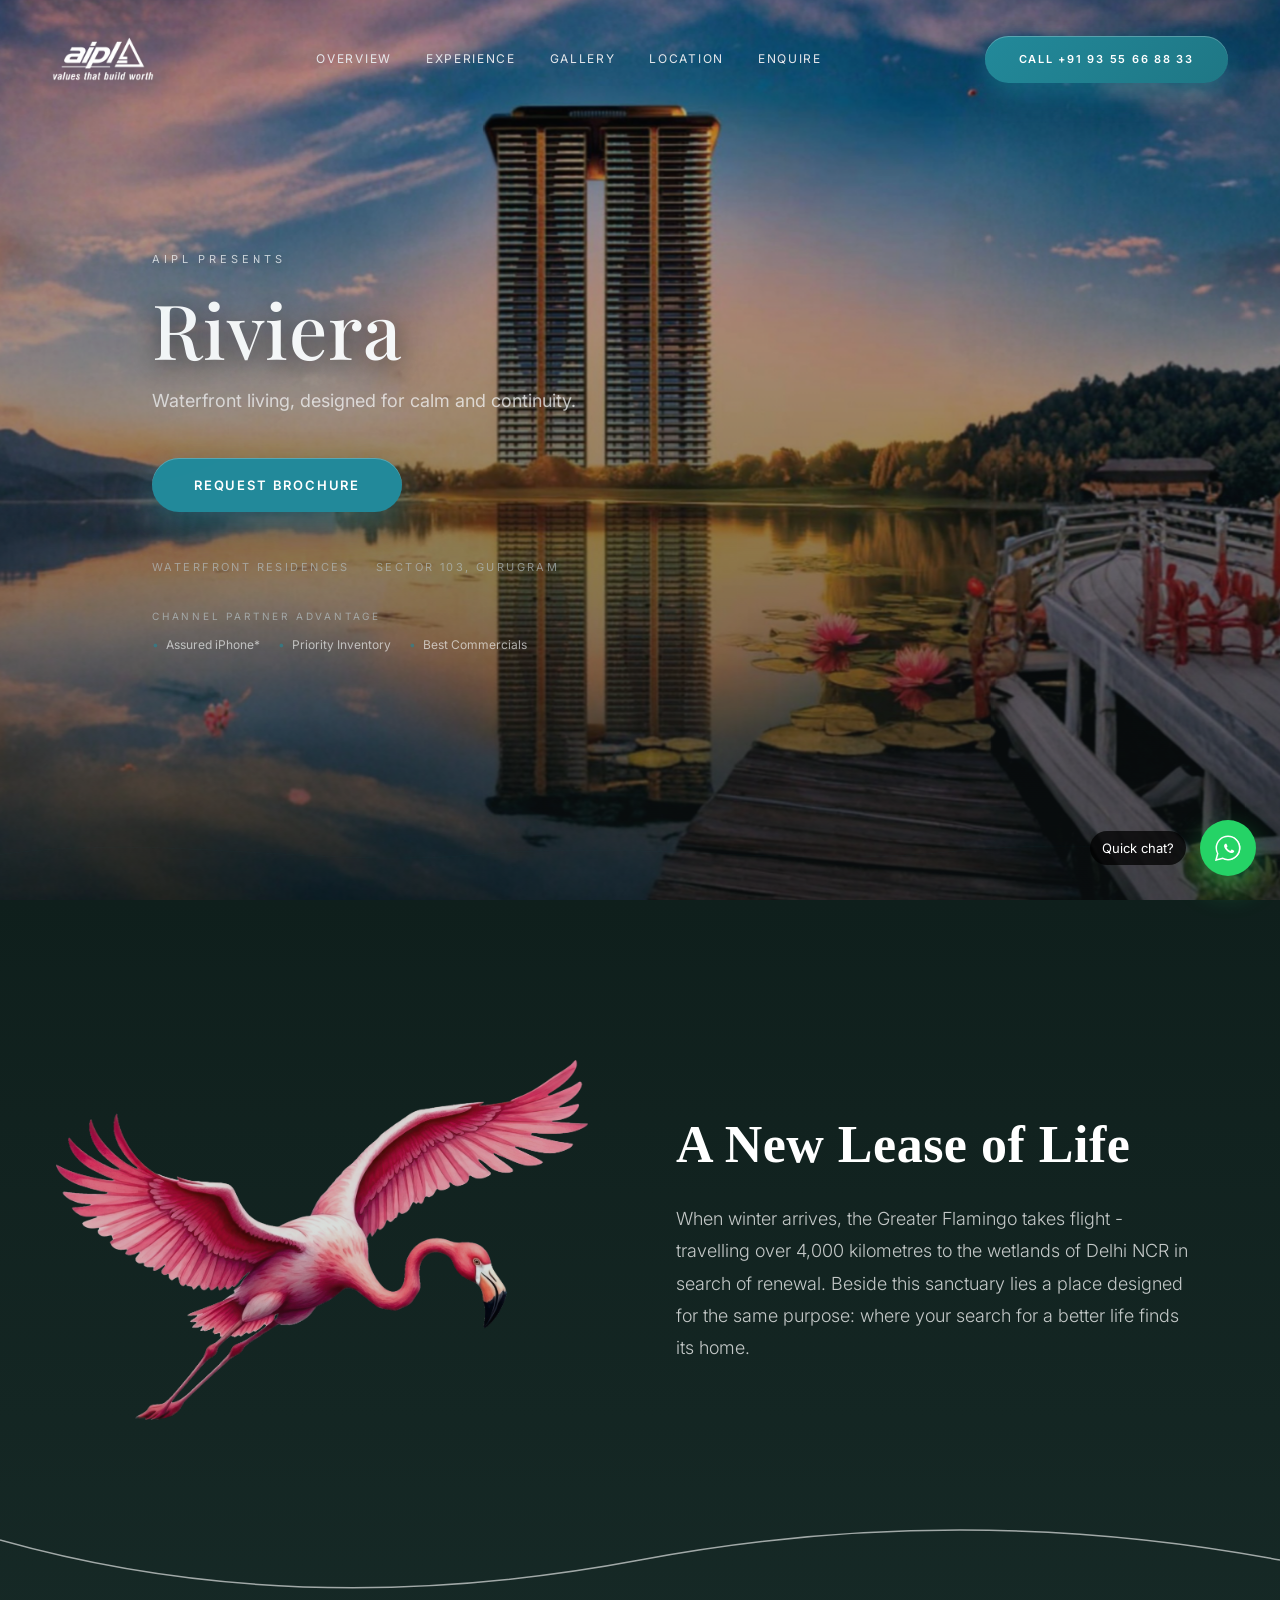
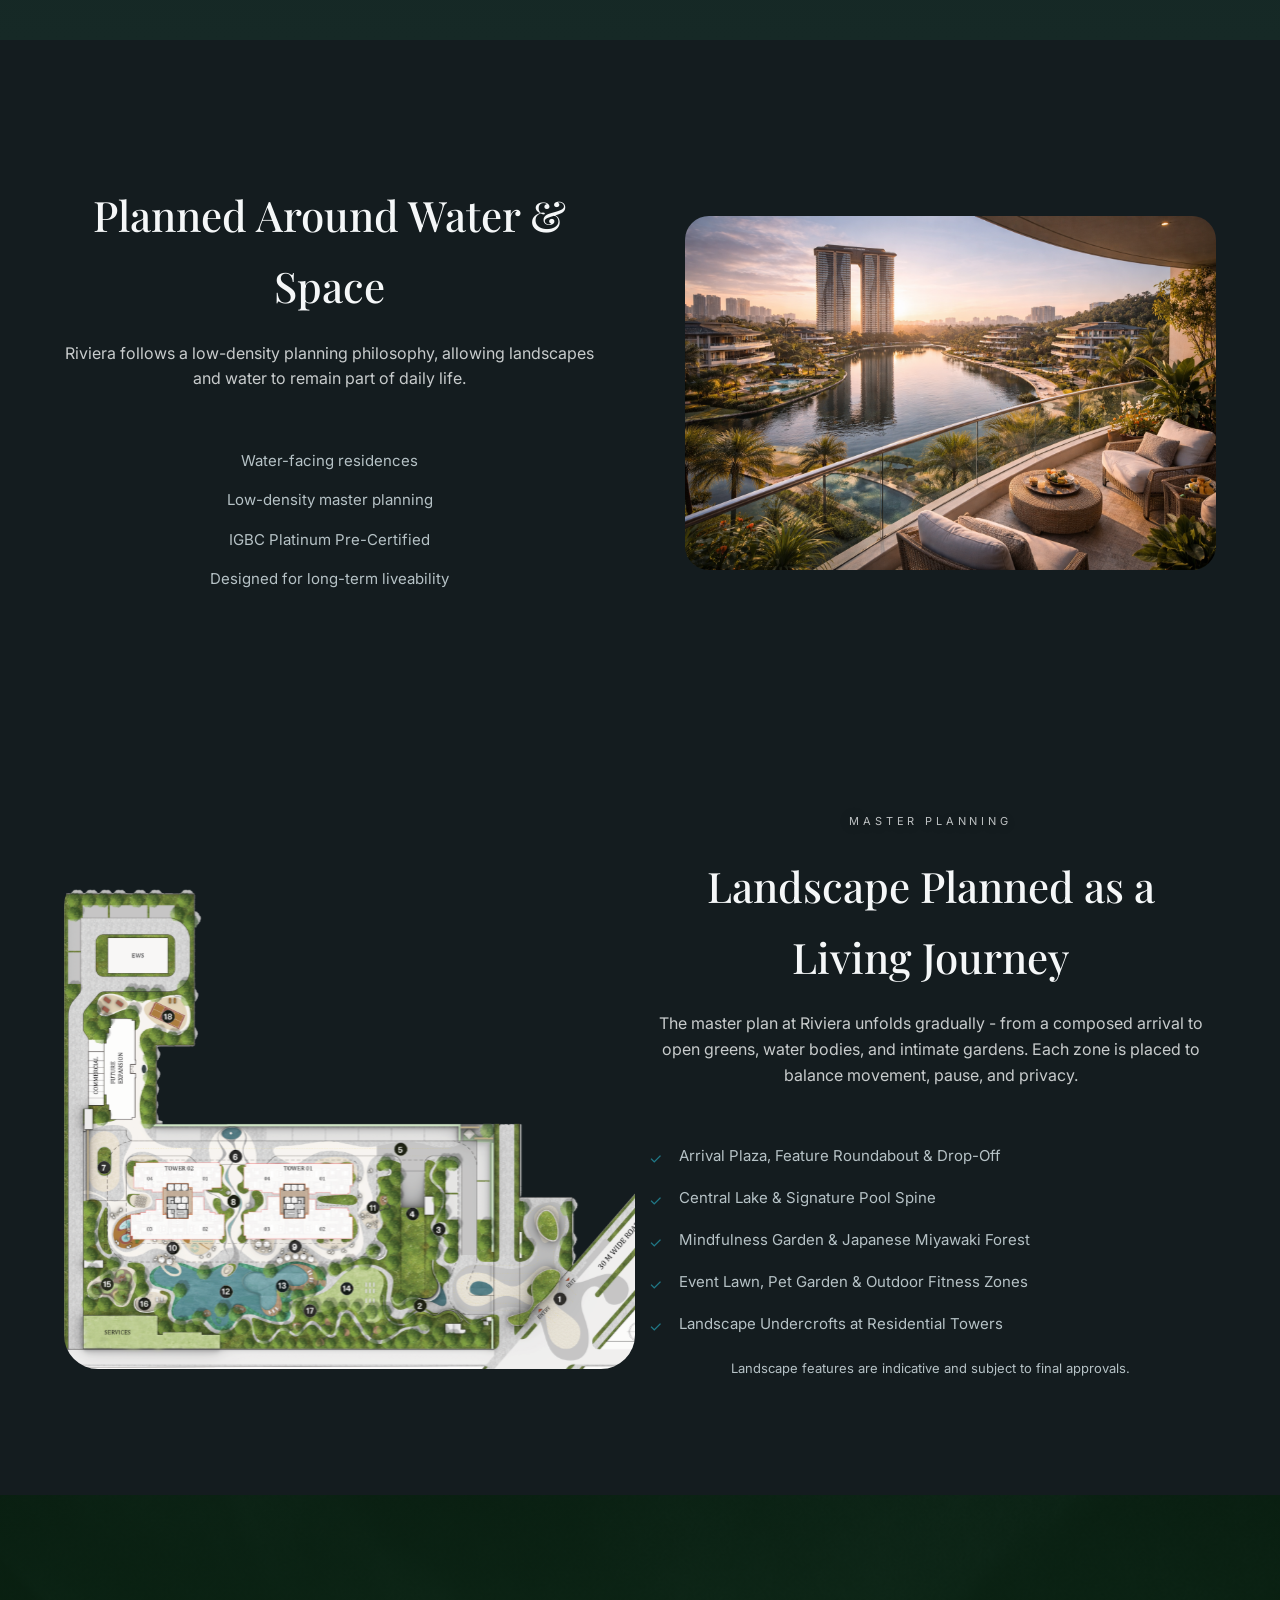
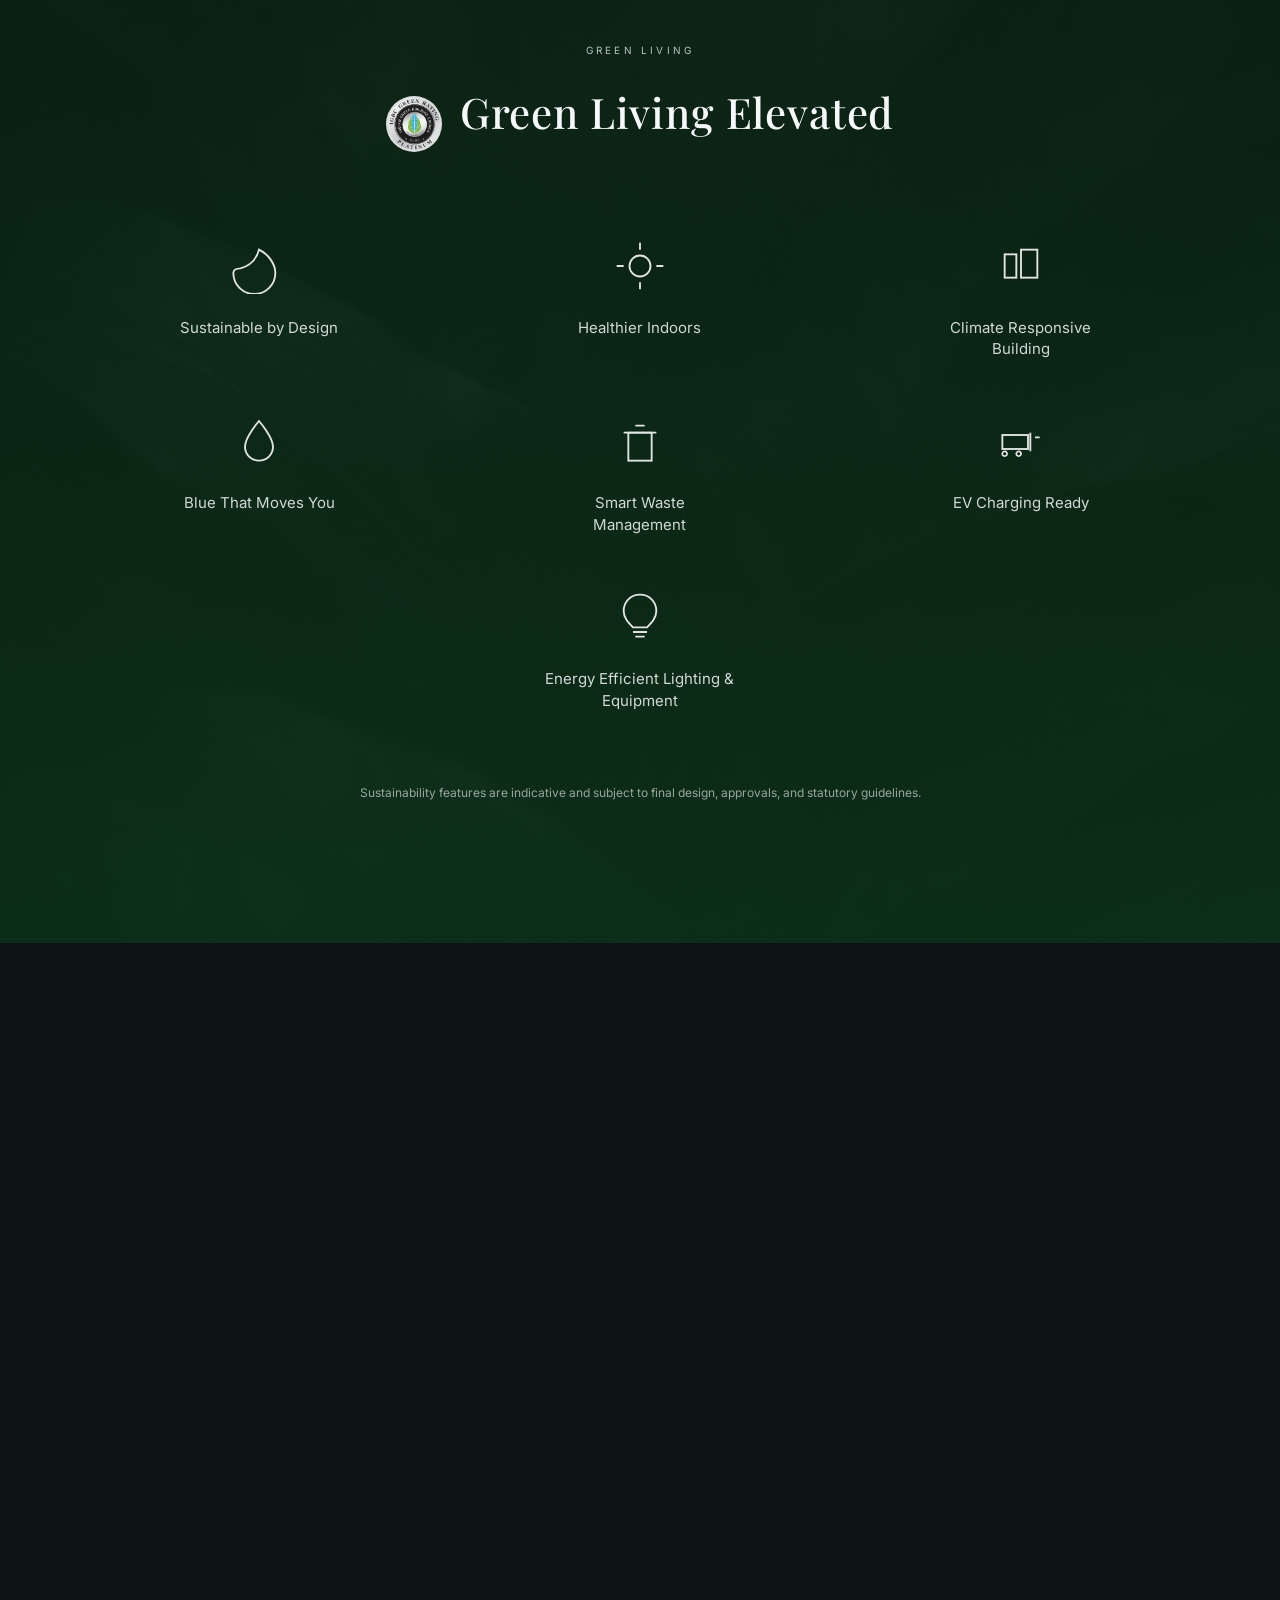
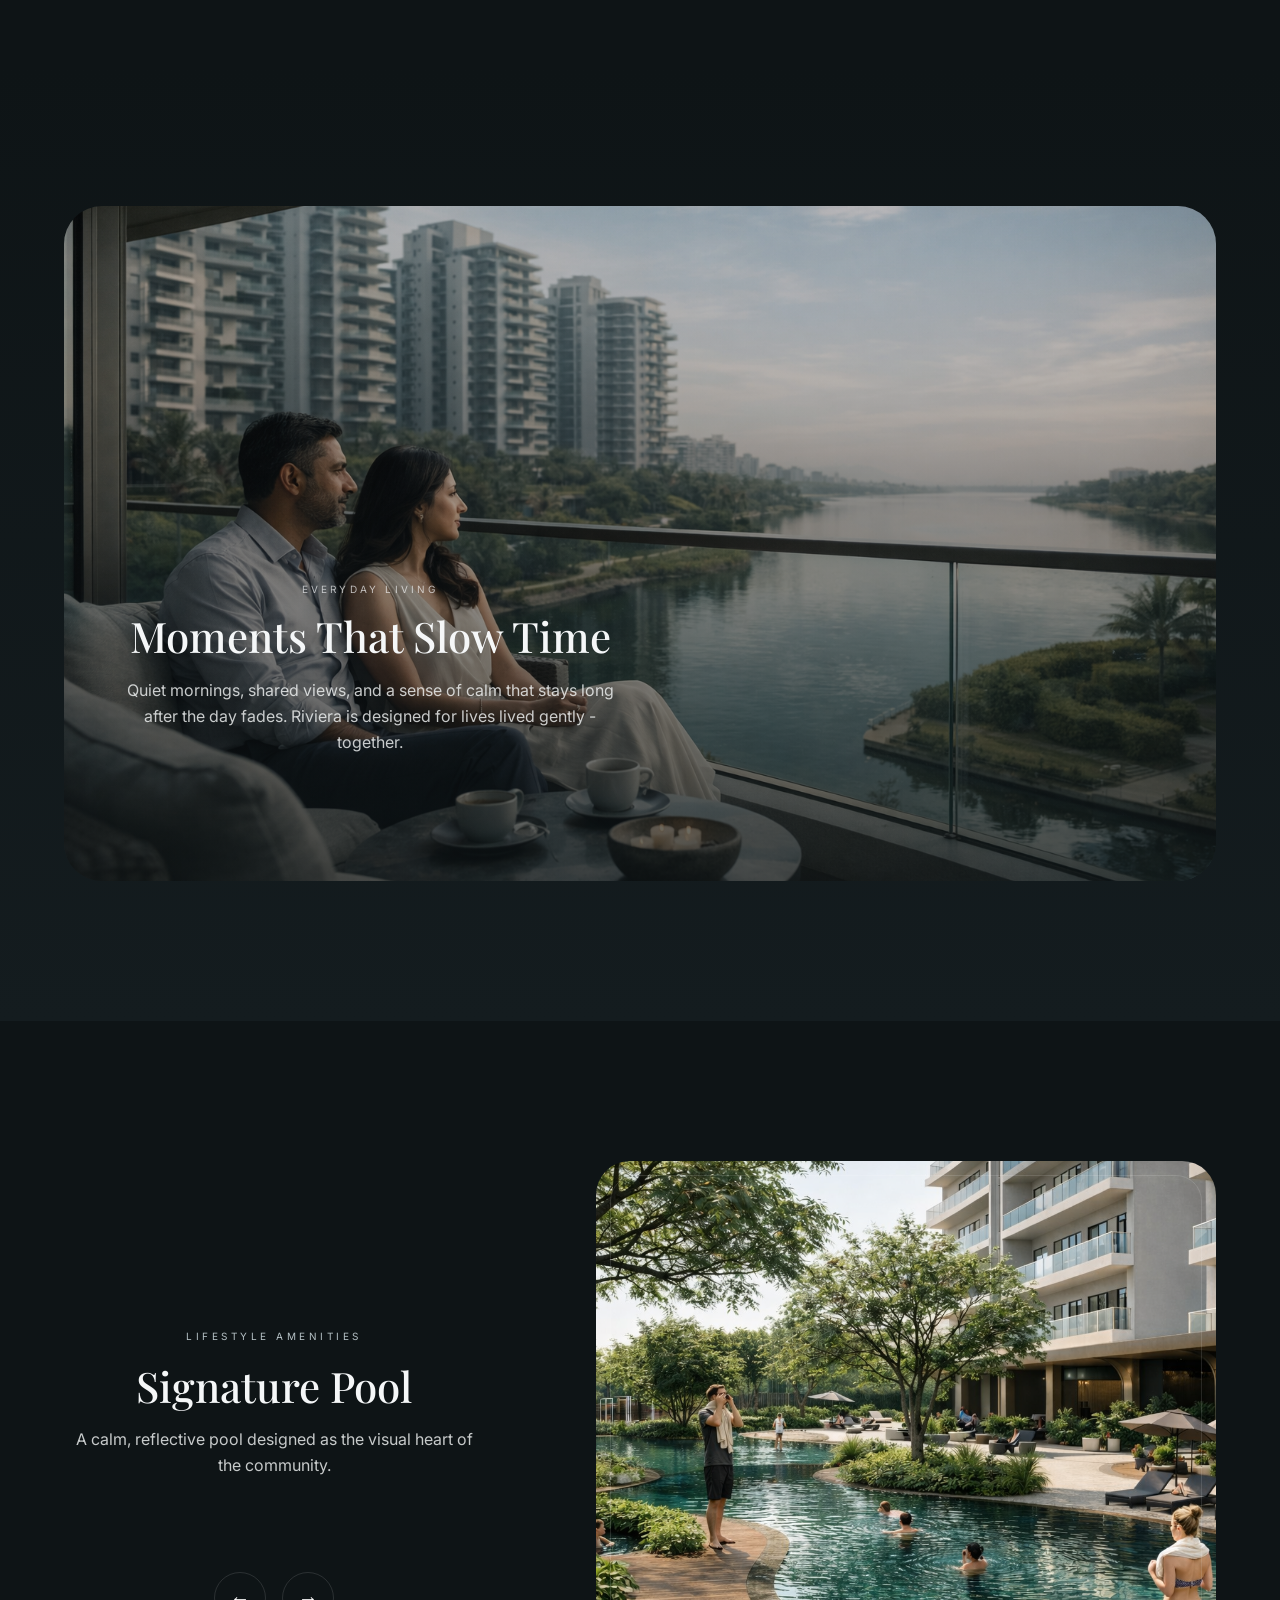
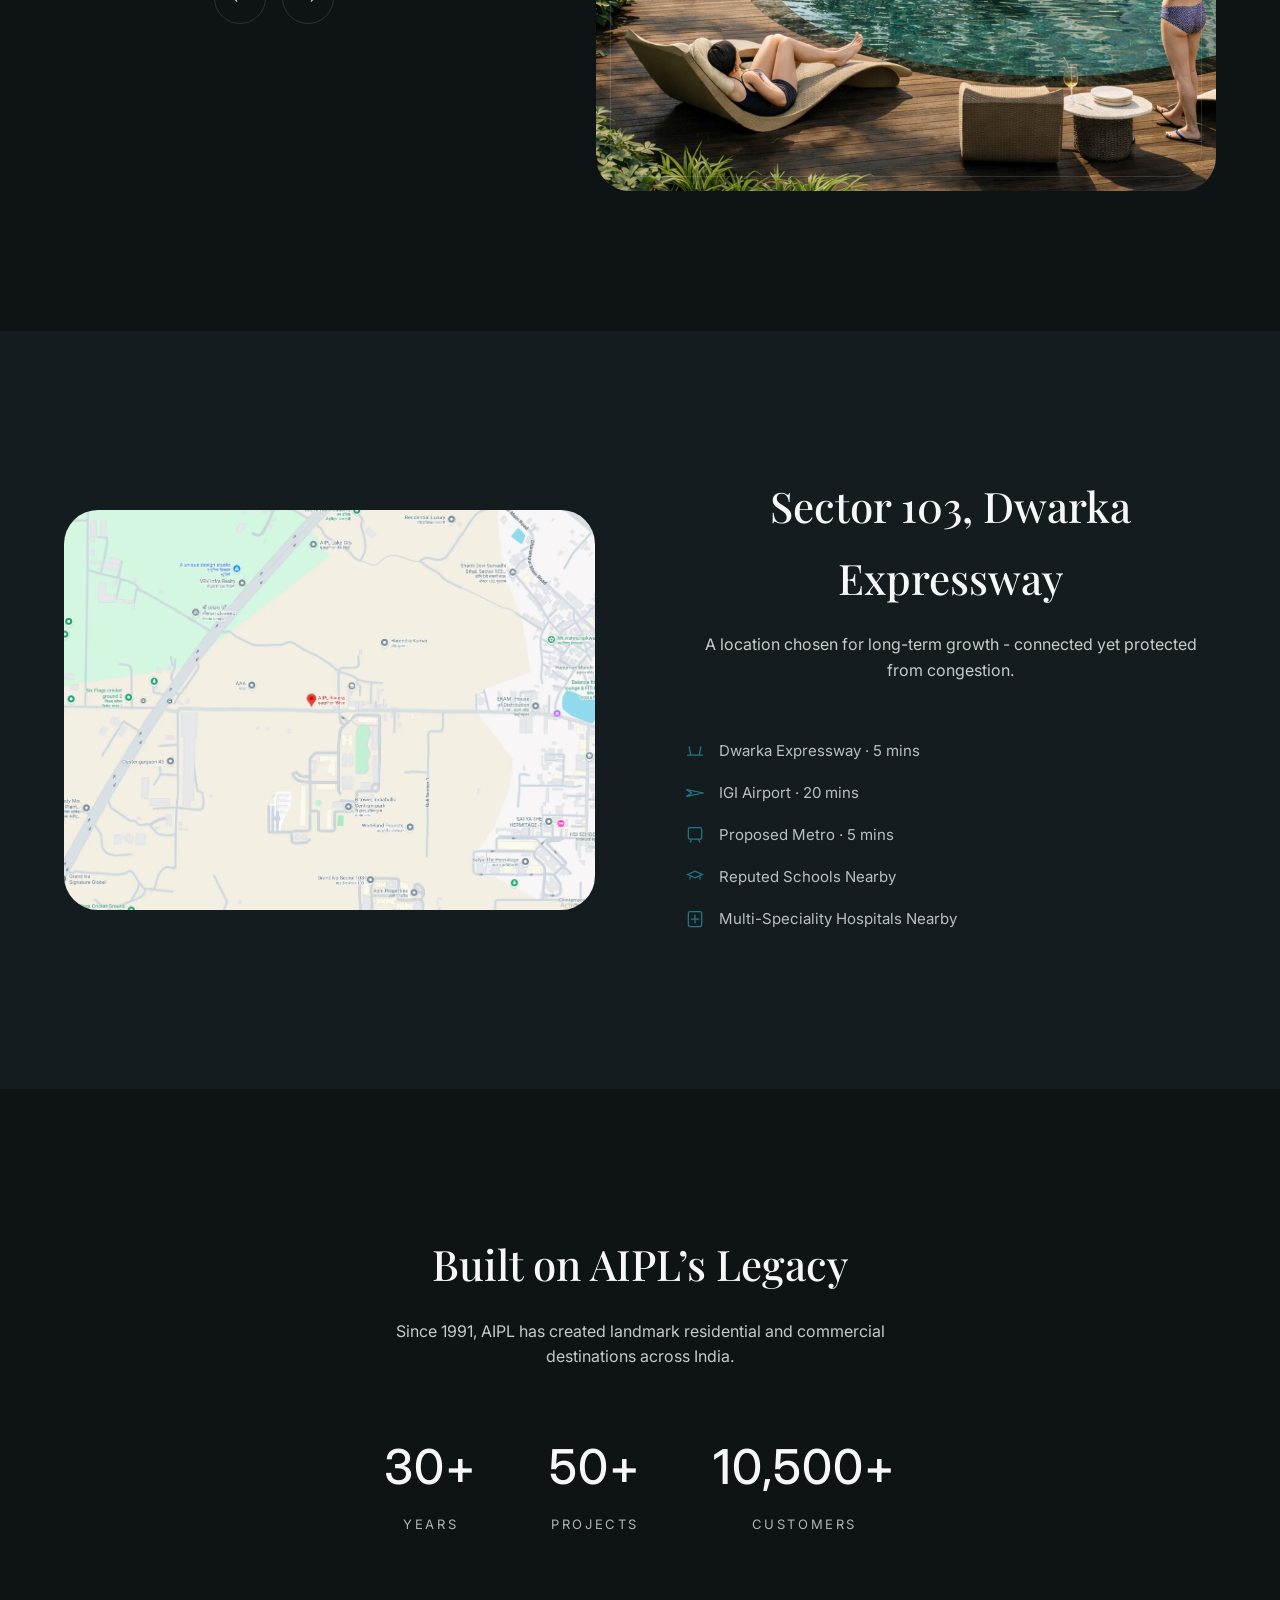
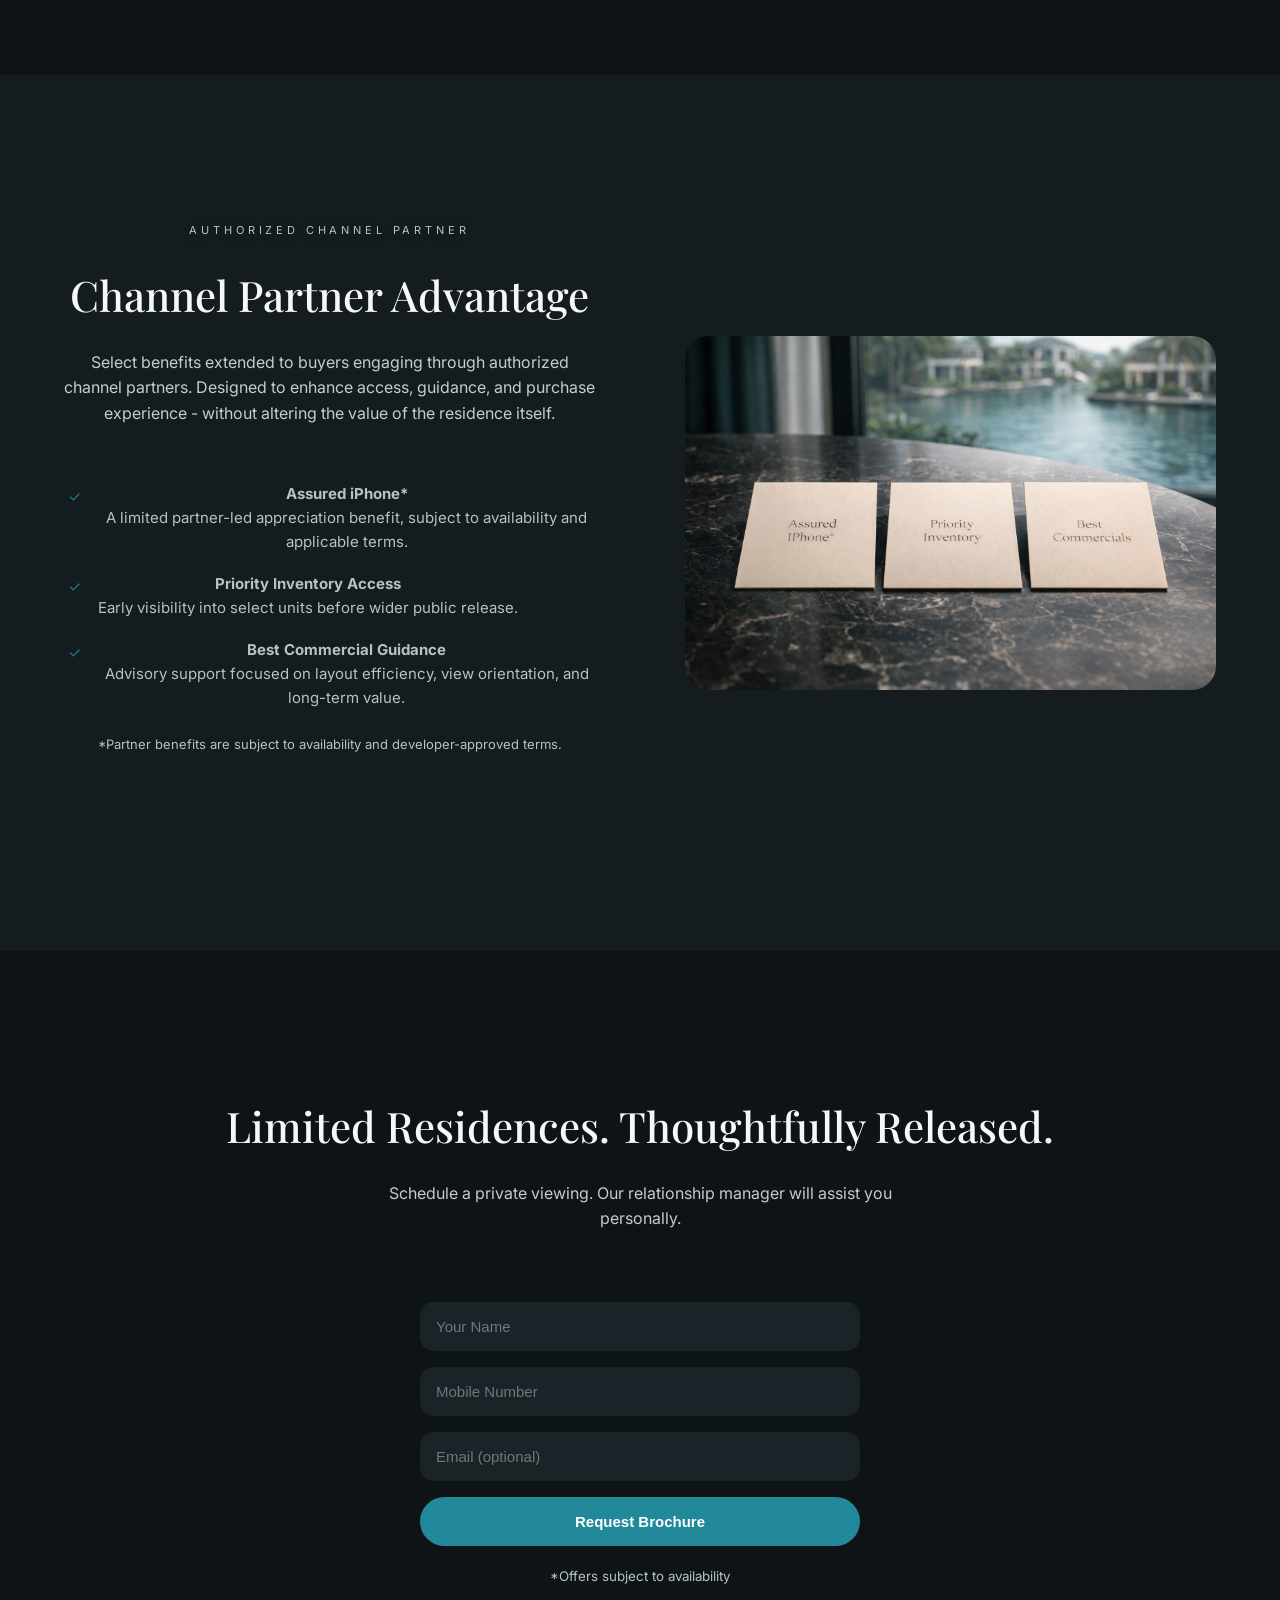
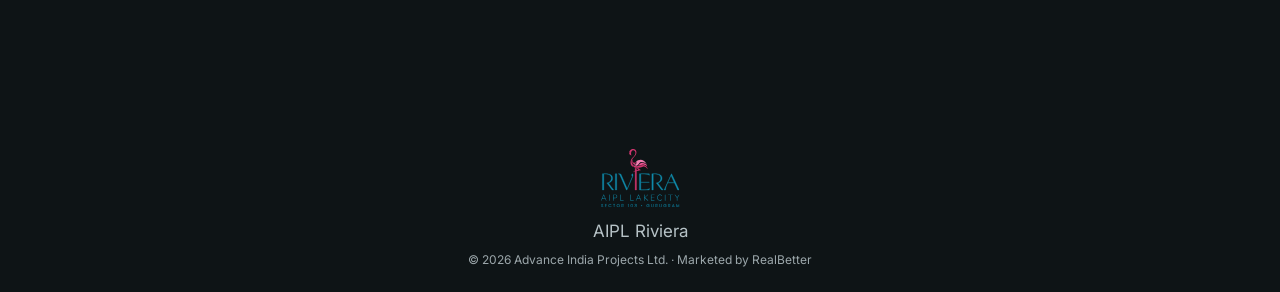
==== aipl/index.html @ 4e1c9f47 "Clean up .DS_Store and update gitignore" ====
<!DOCTYPE html>
<html lang="en">
<head>
<meta charset="UTF-8"/>
<meta name="viewport" content="width=device-width, initial-scale=1.0"/>
<title>AIPL Riviera Sector 103 Gurgaon | Waterfront Residences</title>

<link rel="icon" href="./favicon.png">

<!-- PREMIUM TYPOGRAPHY -->
<link rel="preconnect" href="https://fonts.googleapis.com">
<link rel="preconnect" href="https://fonts.gstatic.com" crossorigin>
<link href="https://fonts.googleapis.com/css2?family=Playfair+Display:wght@400;500;600&family=Inter:wght@300;400;500;600&display=swap" rel="stylesheet">

<style>
  .section.compact {
  padding: 90px 0;
}

/* =====================================================
   COLOR SYSTEM — AIPL LUXURY
===================================================== */
:root{
  --base-dark:#0E1416;
  --base-soft:#141C1F;
  --surface:#1A2428;

  --aipl-teal:#22899A;
  --aipl-teal-soft:rgba(34,137,154,.18);

  --text-primary:#F5F7F8;
  --text-muted:#B6C2C6;
}

/* =====================================================
   RESET
===================================================== */
*{box-sizing:border-box;margin:0;padding:0}
body{
  font-family:'Inter', system-ui, sans-serif;
  background:var(--base-dark);
  color:var(--text-primary);
  line-height:1.7;
}
img{max-width:100%;display:block}
a{text-decoration:none;color:inherit}

/* =====================================================
   LAYOUT
===================================================== */
.container{
  max-width:1200px;
  margin:auto;
  padding:0 24px;
}
.section{
  padding:140px 0;
}
.section.soft{
  background:var(--base-soft);
}
.center{text-align:center}

.grid-2{
  display:grid;
  grid-template-columns:1fr 1fr;
  gap:90px;
  align-items:center;
}
.grid-3{
  display:grid;
  grid-template-columns:repeat(3,1fr);
  gap:44px;
}

/* =====================================================
   HEADER (REALBETTER FRAME)
/* =========================
 /* =================================
   ROOT COLORS (ensure these exist)
================================= */

:root{
  --base-dark:#0E1416;
  --base-soft:#141C1F;
  --surface:#1A2428;

  --aipl-teal:#22899A;

  --text-primary:#F5F7F8;
  --text-muted:#B6C2C6;
}

/* =================================
   HEADER BASE
================================= */

.rb-header{
  position:fixed;
  top:18px;
  left:0;
  right:0;
  z-index:999;
  transition:all .45s cubic-bezier(.19,1,.22,1);
}

/* Transparent initial state */
.rb-header-inner{
  max-width:1240px;
  margin:auto;
  padding:18px 32px;

  display:flex;
  align-items:center;
  justify-content:space-between;

  background:transparent;
  border-radius:26px;

  transition:all .45s cubic-bezier(.19,1,.22,1);
}

/* =================================
   LOGO
================================= */

.rb-logo img{
  height:44px;
  display:block;
  transition:transform .3s ease;
}

/* =================================
   NAV (DESKTOP)
================================= */

.rb-nav{
  display:flex;
  gap:34px;
  font-size:12px;
  letter-spacing:.14em;
  text-transform:uppercase;
  color:#E5E7EB;
}

.rb-nav a{
  position:relative;
  padding:6px 0;
}

.rb-nav a::after{
  content:"";
  position:absolute;
  left:0;
  bottom:-6px;
  width:0;
  height:1px;
  background:var(--aipl-teal);
  transition:width .35s ease;
}

.rb-nav a:hover{
  color:var(--text-primary);
}

.rb-nav a:hover::after{
  width:100%;
}

/* =================================
   CTA BUTTON
================================= */

.rb-cta{
  padding:14px 34px;
  background:linear-gradient(
    135deg,
    #22899A,
    #1F7785
  );
  color:#fff;

  border-radius:999px;
  font-size:11px;
  letter-spacing:.16em;
  text-transform:uppercase;
  font-weight:600;

  box-shadow:
    0 12px 26px rgba(34,137,154,.45),
    inset 0 1px 0 rgba(255,255,255,.25);

  transition:all .35s cubic-bezier(.19,1,.22,1);
}

.rb-cta:hover{
  transform:translateY(-2px);
  box-shadow:
    0 20px 42px rgba(34,137,154,.55),
    inset 0 1px 0 rgba(255,255,255,.35);
}

/* =================================
   SCROLLED STATE
================================= */

.rb-header.scrolled .rb-header-inner{
  background:
    linear-gradient(
      to bottom,
      rgba(20,28,31,.88),
      rgba(14,20,22,.94)
    );

  backdrop-filter:blur(18px);
  -webkit-backdrop-filter:blur(18px);

  box-shadow:
    0 20px 50px rgba(0,0,0,.45),
    inset 0 1px 0 rgba(255,255,255,.04);

  padding:14px 28px;
}

.rb-header.scrolled .rb-nav{
  color:var(--text-muted);
}

/* =================================
   MOBILE LOGIC (IMPORTANT)
================================= */

@media (max-width:768px){

  /* Hide menu on mobile */
  .rb-nav{
    display:none;
  }

  .rb-header{
    top:12px;
  }

  .rb-header-inner{
    padding:14px 18px;
    min-height:56px;
    border-radius:18px;
  }

  .rb-logo img{
    height:34px;
  }

  .rb-cta{
    padding:10px 18px;
    font-size:10px;
    letter-spacing:.12em;
    box-shadow:0 6px 14px rgba(34,137,154,.35);
  }
}

/* =====================================================
   HERO (CINEMATIC — PREMIUM)
===================================================== */

.hero{
  min-height:100vh;
  display:flex;
  align-items:center;
  justify-content:flex-start;
  position:relative;
  overflow:hidden;
}

/* =====================================================
   HERO BACKGROUND
===================================================== */

.hero::before{
  content:"";
  position:absolute;
  inset:0;
  background:
    linear-gradient(
      to bottom,
      rgba(14,20,22,.18),
      rgba(14,20,22,.65)
    ),
    url('./images/hero.jpg') center / cover no-repeat;

  transform:scale(1.04);
  will-change:transform;
  z-index:-1;
}

/* =====================================================
   HERO CONTENT (EDITORIAL LEFT COLUMN)
===================================================== */

.hero-content{
  position:relative;
  max-width:640px;
  margin-left:clamp(6vw, 10vw, 14vw);
  margin-right:auto;
  z-index:2;
}

/* subtle ambient accent */
.hero-content::after{
  content:"";
  position:absolute;
  top:-100px;
  left:-120px;
  width:180px;
  height:180px;
  background:var(--aipl-teal-soft);
  filter:blur(120px);
  border-radius:50%;
  opacity:.6;
  pointer-events:none;
}

/* =====================================================
   EYEBROW (FIXED VISIBILITY)
===================================================== */

.eyebrow{
  display:inline-block;
  font-size:11px;
  letter-spacing:.35em;
  text-transform:uppercase;

  color:var(--text-primary);
  opacity:.75;

  text-shadow:
    0 2px 10px rgba(0,0,0,.45),
    0 0 24px rgba(0,0,0,.35);

  margin-bottom:20px;
}

/* =====================================================
   TYPOGRAPHY
===================================================== */

.hero h1{
  font-family:'Playfair Display', serif;
  font-size:76px;
  font-weight:500;
  line-height:1.05;
  margin-bottom:18px;
  color:var(--text-primary);
  letter-spacing:.01em;

  text-shadow:
    0 0 40px rgba(0,0,0,.45),
    0 8px 24px rgba(0,0,0,.35);
}

.hero-subtext{
  font-size:18px;
  line-height:1.6;
  max-width:520px;
  color:rgba(245,247,248,.72);
  margin-bottom:42px;
}

/* =====================================================
   CTA (CONFIDENT, CALM)
===================================================== */

.btn-primary{
  display:inline-block;
  padding:16px 42px;
  border-radius:999px;
  background:var(--aipl-teal);
  color:#fff;
  font-size:13px;
  letter-spacing:.14em;
  text-transform:uppercase;
  font-weight:600;

  box-shadow:
    0 14px 36px rgba(34,137,154,.45),
    inset 0 1px 0 rgba(255,255,255,.25);

  transition:all .4s cubic-bezier(.19,1,.22,1);
}

.btn-primary:hover{
  transform:translateY(-2px);
  box-shadow:
    0 20px 48px rgba(34,137,154,.55);
}

/* =====================================================
   QUIET META (ARCHITECTURAL CAPTION)
===================================================== */

.hero-meta{
  display:flex;
  gap:26px;
  margin-top:46px;
  font-size:11px;
  letter-spacing:.22em;
  text-transform:uppercase;
  color:rgba(182,194,198,.65);
}

/* =====================================================
   HERO FLOW (ATMOSPHERIC)
===================================================== */

.hero-flow{
  position:absolute;
  bottom:0;
  left:0;
  width:100%;
  pointer-events:none;
}

.hero-flow svg{
  width:100%;
  height:120px;
  stroke:var(--aipl-teal);
  stroke-width:.8;
  opacity:.06;
  fill:none;
}

/* =====================================================
   MOBILE — SAME ALIGNMENT, TIGHTER
===================================================== */

@media(max-width:768px){
  .hero-content{
    margin-left:24px;
    margin-right:24px;
  }

  .hero h1{
    font-size:48px;
  }

  .hero-subtext{
    font-size:16px;
  }

  .hero-meta{
    gap:18px;
  }
}
/* =====================================================
   AGENT ADVANTAGE (QUIET, INSIDER)
===================================================== */

.hero-agent{
  margin-top:32px;
  max-width:520px;
}

.agent-label{
  display:block;
  font-size:10px;
  letter-spacing:.28em;
  text-transform:uppercase;
  color:var(--text-muted);
  margin-bottom:10px;
  opacity:.7;
}

.agent-offers{
  display:flex;
  flex-wrap:wrap;
  gap:18px;
  font-size:12px;
  color:rgba(245,247,248,.65);
}

.agent-offers span{
  position:relative;
  padding-left:14px;
}

.agent-offers span::before{
  content:"•";
  position:absolute;
  left:0;
  color:var(--aipl-teal);
  opacity:.6;
}


/* =====================================================
   MOTION
===================================================== */

@media (prefers-reduced-motion: no-preference){
  .hero::before{
    animation:contourDrift 60s linear infinite alternate;
  }

  @keyframes contourDrift{
    from{ background-position:center top; }
    to{ background-position:center bottom; }
  }
}

/* =====================================================
   MOBILE — LEFT ALIGNED (NO CENTERING)
===================================================== */

@media(max-width:768px){
  .hero{
    justify-content:flex-start;
  }

  .hero-content{
    margin-left:24px;
    margin-right:24px;
  }

  .hero-offers{
    justify-content:flex-start;
  }

  .hero h1{
    font-size:48px;
    text-shadow:
      0 0 30px rgba(0,0,0,.5),
      0 6px 18px rgba(0,0,0,.4);
  }

  .hero p{
    font-size:17px;
    color:rgba(245,247,248,.75);
  }
}


/* =====================================================
   MOTION
===================================================== */
.reveal{
  opacity:0;
  transform:translateY(40px);
  transition:all .9s cubic-bezier(.19,1,.22,1);
}
.reveal.visible{
  opacity:1;
  transform:none;
}

/* =====================================================
   TYPOGRAPHY
===================================================== */
h2{
  font-family:'Playfair Display', serif;
  font-size:46px;
  font-weight:500;
  margin-bottom:22px;
}
h3{
  font-family:'Playfair Display', serif;
  font-size:22px;
  font-weight:500;
}
p{
  font-size:17px;
  color:var(--text-muted);
}


/* =====================================================
   STATEMENT — THEME CORRECTED (DARK LUXURY)
===================================================== */
@import url('https://fonts.googleapis.com/css2?family=Cormorant+Garamond:wght@500;600;700&family=Inter:wght@300;400&display=swap');

/* SECTION */
.statement{
  position:relative;
  padding:160px 24px 220px;
  overflow:hidden;
  background:linear-gradient(180deg,#0f1f1c,#162926);
}

/* LAYOUT */
.statement-inner{
  max-width:1200px;
  margin:auto;
  display:flex;
  align-items:center;
  gap:72px;
  flex-direction:row; /* image left, text right */
}

/* IMAGE */
.statement-image{
  flex: 1;
  width: 100%;
  min-height: 360px;
  background-image: url("images/bird.png");
  background-repeat: no-repeat;
  background-position: center;
  background-size: contain;
  opacity: 0.85;

  transition: transform 0.3s ease, opacity 0.3s ease;
  cursor: pointer;
}

.statement-image:hover{
  transform: scale(1.08);
  opacity: 1;
}

/* TEXT */
.statement-content{
  flex:1;
}

.statement-heading{
  font-family:'Cormorant Garamond', serif;
  font-size:52px;
  font-weight:600;
  margin-bottom:28px;
  color:#ffffff;
  letter-spacing:0.5px;
  line-height:1.15;
}

.statement-text{
  font-family:'Inter', sans-serif;
  font-size:18px;
  line-height:1.8;
  font-weight:300;
  color:rgba(255,255,255,0.75);
  max-width:520px;
}

/* CURVED LINE */
.statement-curve{
  position:absolute;
  bottom:40px;
  left:0;
  width:100%;
  height:120px;
  pointer-events:none;
}

.statement-curve svg{
  width:100%;
  height:100%;
}

/* MOBILE */
@media (max-width:768px){
  .statement{
    padding:110px 20px 180px;
  }

  .statement-inner{
    flex-direction:column;
    text-align:center;
    gap:40px;
  }

  .statement-image{
    min-height:240px;
  }

  .statement-heading{
    font-size:38px;
  }

  .statement-text{
    margin:auto;
  }
}



/* =====================================================
   IMAGE CARD
===================================================== */

.image-card {
  position: relative;
  overflow: hidden;
  border-radius: 24px;
}
.image-card img {
  width: 100%;
  height: auto;
  display: block;
  object-fit: cover;
  transition: transform 0.6s ease, filter 0.6s ease;
}

/* Hover effect (desktop & laptops) */
@media (hover: hover) {
  .image-card:hover img {
    transform: scale(1.08);
    filter: brightness(1.05) contrast(1.05);
  }
}


.image-card::after {
  content: "";
  position: absolute;
  inset: 0;
  background: linear-gradient(
    to bottom,
    rgba(0,0,0,0.05),
    rgba(0,0,0,0.2)
  );
  opacity: 0;
  transition: opacity 0.5s ease;
}

@media (hover: hover) {
  .image-card:hover::after {
    opacity: 1;
  }
}
.image-card:active img {
  transform: scale(1.05);
}

/* =====================================================
   LIST
===================================================== */
.lux-list{
  list-style:none;
  margin-top:28px;
}
.lux-list li{
  margin-bottom:14px;
  font-size:15px;
  color:var(--text-muted);
}

/* =========================================
   FORCE LEFT / RIGHT LAYOUT (BULLETPROOF)
========================================= */

#layout-plan .grid-2 {
  display: grid;
  grid-template-columns: 1fr 1fr;
  align-items: center;
  gap: 10px;
}

/* Default order */
#layout-plan .image-card {
  order: 1;
}

#layout-plan .layout-content {
  order: 2;
}

/* Swap left/right */
#layout-plan.reverse .image-card {
  order: 2;
}

#layout-plan.reverse .layout-content {
  order: 1;
}

/* =========================================
   Mobile
========================================= */
@media (max-width: 900px) {
  #layout-plan .grid-2 {
    grid-template-columns: 1fr;
  }

  /* Content first on mobile */
  #layout-plan .layout-content {
    order: 1;
    max-width: 100%;
  }

  /* Image after content on mobile */
  #layout-plan .image-card {
    order: 2;
    margin-top: 40px;
  }
}


/* =========================================
   Zoomable Image Container
========================================= */
.image-card {
  position: relative;
  overflow: hidden;
  cursor: grab;
}

/* Image */
.zoomable-image {
  width: 100%;
  height: auto;
  transform-origin: center;
  transition: transform 0.25s ease;
  user-select: none;
  pointer-events: all;
}

/* Zoomed state */
.image-card.is-zoomed .zoomable-image {
  cursor: grab;
}

/* While dragging */
.image-card.is-dragging {
  cursor: grabbing;
}
/* =========================================
   Fix excessive vertical padding
========================================= */
#layout-plan {
  padding-top: 60px;
  padding-bottom: 60px;
}

/* =====================================================
   GREEN LIVING — AIPL RIVIERA (FINAL FIXED)
   Matches global typography, spacing & luxury tone
===================================================== */

.green-living {
  position: relative;
  padding: 140px 24px;
  background: url("./images/leaf-bg.png") center / cover no-repeat;
  color: var(--text-primary);
  overflow: hidden;
}

/* Controlled botanical overlay (quiet luxury) */
.green-overlay {
  position: absolute;
  inset: 0;
  z-index: 1;
  pointer-events: none;

  background:
    linear-gradient(
      rgba(9, 33, 17, 0.88),
      rgba(12, 48, 24, 0.92)
    ),
    radial-gradient(
      circle at 30% 20%,
      rgba(20, 28, 31, 0.25),
      transparent 60%
    );
}

/* Container */
.green-container {
  position: relative;
  z-index: 2;
  max-width: 1100px;
  margin: 0 auto;
  text-align: center;
}

/* Eyebrow — matches site-wide eyebrow language */
.green-eyebrow {
  display: inline-block;
  font-size: 10px;
  letter-spacing: .32em;
  text-transform: uppercase;
  color: rgba(245,247,248,.75);
  margin-bottom: 18px;
}

/* Title row */
.green-title {
  display: flex;
  align-items: center;
  justify-content: center;
  gap: 18px;
  margin-bottom: 68px;
}

.green-title h2 {
  font-family: 'Playfair Display', serif;
  font-size: 42px;
  font-weight: 500;
  letter-spacing: .02em;
  color: var(--text-primary);
}

/* IGBC / emblem */
.green-emblem {
  width: 56px;
  height: auto;
  opacity: .95;
}

/* Grid layout */
.green-grid {
  display: grid;
  grid-template-columns: repeat(3, 1fr);
  gap: 54px 42px;
  justify-items: center;
}

/* Individual item */
.green-item {
  max-width: 220px;
  transition: transform .45s cubic-bezier(.19,1,.22,1);
}

/* Icon styling (inline SVG) */
.green-icon {
  width: 56px;
  height: 56px;
  color: #ffffff;
  opacity: .88;
  transition:
    opacity .35s ease,
    transform .45s cubic-bezier(.19,1,.22,1);
}

/* Label */
.green-item p {
  margin-top: 14px;
  font-size: 15px;
  line-height: 1.45;
  color: rgba(245,247,248,.85);
}

/* Centered final item */
.green-item.wide {
  grid-column: span 3;
}

/* Micro-interaction (desktop only) */
@media (hover:hover) {
  .green-item:hover .green-icon {
    opacity: 1;
    transform: translateY(-3px);
  }
}

/* Footnote */
.green-note {
  margin-top: 72px;
  font-size: 12px;
  color: rgba(245,247,248,.6);
  max-width: 680px;
  margin-left: auto;
  margin-right: auto;
  line-height: 1.6;
}

/* =====================================================
   RESPONSIVE
===================================================== */

@media (max-width: 900px) {
  .green-grid {
    grid-template-columns: repeat(2, 1fr);
    gap: 48px 34px;
  }

  .green-item.wide {
    grid-column: span 2;
  }

  .green-title h2 {
    font-size: 36px;
  }
}

@media (max-width: 520px) {
  .green-living {
    padding: 110px 20px;
  }

  .green-grid {
    grid-template-columns: 1fr;
    gap: 44px;
  }

  .green-item.wide {
    grid-column: span 1;
  }

  .green-title {
    flex-direction: column;
    gap: 14px;
  }

  .green-title h2 {
    font-size: 32px;
  }
}

/* =====================================================
   LIFESTYLE SECTION — COUPLE (PREMIUM)
===================================================== */

.lifestyle{
  padding:160px 0;
  background:linear-gradient(
    to bottom,
    var(--base-dark),
    var(--base-soft)
  );
}

.lifestyle-wrap{
  position:relative;
}

/* IMAGE */
.lifestyle-image{
  position:relative;
  overflow:hidden;
  border-radius:38px;
}

.lifestyle-image img{
  width:100%;
  height:75vh;
  object-fit:cover;
  transform:scale(1.02);
  transition:transform 1.2s cubic-bezier(.19,1,.22,1);
}

/* subtle cinematic overlay */
.lifestyle-image::after{
  content:"";
  position:absolute;
  inset:0;
  background:
    linear-gradient(
      to top,
      rgba(14,20,22,.65),
      rgba(14,20,22,.15)
    );
}

/* hover micro-luxury */
@media (hover:hover){
  .lifestyle-image:hover img{
    transform:scale(1);
  }
}

/* CAPTION */
.lifestyle-caption{
  position:absolute;
  left:70px;
  bottom:70px;
  max-width:520px;
  z-index:2;
}

.lifestyle-eyebrow{
  display:block;
  font-size:10px;
  letter-spacing:.32em;
  text-transform:uppercase;
  color:rgba(245,247,248,.7);
  margin-bottom:14px;
}

.lifestyle-caption h2{
  font-size:42px;
  line-height:1.15;
  margin-bottom:16px;
}

.lifestyle-caption p{
  font-size:16px;
  color:rgba(245,247,248,.72);
  max-width:480px;
}

/* =====================================================
   MOBILE — KEEP IT QUIET
===================================================== */

@media(max-width:768px){
  .lifestyle-image img{
    height:60vh;
  }

  .lifestyle-caption{
    position:relative;
    left:auto;
    bottom:auto;
    margin-top:28px;
    padding:0 24px;
  }

  .lifestyle-caption h2{
    font-size:32px;
  }
}





.hero-experience {
  position: relative;
  padding: 140px 0;
  background-image:
    linear-gradient(
      rgba(0, 0, 0, 0.402),
      rgba(0, 0, 0, 0.402)
    ),
    url("images/hero-riviera.png");
  background-size: cover;
  background-position: center;
  background-repeat: no-repeat;
}


/* Optional overlay for readability */
.hero-experience::before {
  content: "";
  position: absolute;
  inset: 0;
  background: rgba(15, 2, 2, 0.35);
  z-index: 0;
}

/* Keep content above overlay */
.hero-experience .container {
  position: relative;
  z-index: 1;
}

/* Optional text tuning */
.hero-experience h2,
.hero-experience p {
  color: #fff;
}

/* =====================================================
   SIGNATURE GALLERY — LUXURY FRAME
===================================================== */

.signature-gallery{
  background:var(--base-dark);
}

.gallery-shell{
  display:grid;
  grid-template-columns:1fr 1.4fr;
  gap:90px;
  align-items:center;
}

/* LEFT INFO */
.gallery-info{
  max-width:420px;
}

.gallery-eyebrow{
  font-size:10px;
  letter-spacing:.35em;
  text-transform:uppercase;
  color:var(--text-muted);
  display:block;
  margin-bottom:18px;
}

.gallery-info h2{
  font-size:44px;
  line-height:1.1;
  margin-bottom:18px;
}

.gallery-info p{
  font-size:16px;
  color:rgba(182,194,198,.85);
}

/* CONTROLS */
.gallery-controls{
  display:flex;
  gap:16px;
  margin-top:42px;
}

.g-btn{
  width:52px;
  height:52px;
  border-radius:50%;
  border:1px solid rgba(255,255,255,.12);
  background:transparent;
  color:#fff;
  font-size:20px;
  cursor:pointer;
  transition:all .3s ease;
}

.g-btn:hover{
  background:var(--aipl-teal);
  border-color:var(--aipl-teal);
}

/* IMAGE FRAME */
.gallery-frame{
  position:relative;
  overflow:hidden;
  border-radius:34px;
}

.gallery-frame img{
  width:100%;
  height:70vh;
  object-fit:cover;
  display:block;
  transform:scale(1.02);
  transition:transform 1.2s cubic-bezier(.19,1,.22,1);
}

/* subtle premium outline */
.frame-outline{
  position:absolute;
  inset:14px;
  border-radius:26px;
  border:1px solid rgba(255,255,255,.12);
  pointer-events:none;
}

/* hover micro-motion */
@media (hover:hover){
  .gallery-frame:hover img{
    transform:scale(1);
  }
}

/* MOBILE */
@media(max-width:900px){
  .gallery-shell{
    grid-template-columns:1fr;
    gap:50px;
  }

  .gallery-frame img{
    height:52vh;
  }

  .gallery-info h2{
    font-size:34px;
  }
}

/* =====================================================
   MOBILE GALLERY CONTROLS — UNDER IMAGE
===================================================== */

@media(max-width:900px){

  /* Stack layout already handled */
  .gallery-controls{
    margin-top:0;
  }

  /* Move controls below image */
  .gallery-frame + .gallery-info .gallery-controls{
    display:none; /* safety: if structure changes */
  }

  /* Create mobile-only controls under image */
  .gallery-shell{
    position:relative;
  }

  .gallery-frame{
    display:flex;
    flex-direction:column;
  }

  .gallery-frame::after{
    content:"";
    height:28px; /* breathing space */
  }

  .gallery-frame .mobile-controls{
    display:flex;
    justify-content:center;
    gap:18px;
    margin-top:18px;
  }

  /* Hide desktop controls */
  .gallery-info .gallery-controls{
    display:none;
  }
}

@media(max-width:900px){
  .gallery-frame{
    align-items:center;
    text-align:center;
  }

  .mobile-controls{
    display:flex;
    justify-content:center;
    width:100%;
  }
}

/* =====================================================
   BUTTON VISIBILITY FIX
===================================================== */

/* Desktop: hide mobile buttons */
.mobile-controls{
  display:none;
}

/* Mobile: hide desktop buttons, show mobile buttons */
@media(max-width:900px){
  .gallery-info .gallery-controls{
    display:none;
  }

  .gallery-frame .mobile-controls{
    display:flex;
    justify-content:center;
    gap:18px;
    margin-top:18px;
  }
}
/* =========================================
   GALLERY CONTROLS — FINAL LOCK (DESKTOP)
========================================= */

/* DESKTOP ONLY */
@media (min-width: 901px) {

  /* Make left content column a positioning context */
  .gallery-info {
    position: relative;
    padding-bottom: 90px; /* reserve space for arrows */
  }

  /* Lock arrows to bottom-center of content */
  .gallery-info .gallery-controls {
    position: absolute;
    bottom: 0;
    left: 50%;
    transform: translateX(-50%);

    display: flex !important;
    gap: 16px;
    align-items: center;
  }

  /* Ensure mobile arrows never appear on desktop */
  .gallery-frame .mobile-controls {
    display: none !important;
  }
}

/* MOBILE SAFETY (no positioning override) */
@media (max-width: 900px) {
  .gallery-info .gallery-controls {
    position: static;
    transform: none;
  }
}


/* =====================================================
   FEATURE CARDS
===================================================== */
.feature-card{
  background:var(--surface);
  padding:48px 40px;
  border-radius:32px;
}
.feature-card p{
  font-size:15px;
  color:var(--text-muted);
  margin-top:12px;
}

.feature-card {
  padding: 40px 30px;
  border-radius: 20px;
  backdrop-filter: blur(14px);
  -webkit-backdrop-filter: blur(14px);
  background: rgba(255, 255, 255, 0.15);
  border: 1px solid rgba(255, 255, 255, 0.25);
  box-shadow: 0 20px 40px rgba(0, 0, 0, 0.08);
  transition: transform 0.4s ease, box-shadow 0.4s ease;
}

.feature-card:hover {
  transform: translateY(-8px);
  box-shadow: 0 30px 60px rgba(0, 0, 0, 0.15);
}
.feature-card.morning {
  background: linear-gradient(
    135deg,
    rgba(255, 223, 186, 0.35),
    rgba(255, 255, 255, 0.1)
  );
}
.feature-card.afternoon {
  background: linear-gradient(
    135deg,
    rgba(180, 220, 200, 0.35),
    rgba(255, 255, 255, 0.1)
  );
}
.feature-card.evening {
  background: linear-gradient(
    135deg,
    rgba(120, 140, 180, 0.4),
    rgba(40, 50, 90, 0.15)
  );
}
.feature-card h3 {
  margin-bottom: 12px;
  font-weight: 600;
}

.feature-card p {
  opacity: 0.85;
  line-height: 1.6;
}


/* =====================================================
   LOCATION SECTION — POLISH
===================================================== */

.location-grid{
  align-items:center;
}

/* MAP */
.location-map img{
  transform:scale(1.04);
  transition:transform 1.2s cubic-bezier(.19,1,.22,1);
}

@media (hover:hover){
  .location-map:hover img{
    transform:scale(1);
  }
}

/* CONTENT */
.location-content h2{
  margin-bottom:18px;
}

.location-intro{
  max-width:460px;
  margin-bottom:28px;
}

/* LIST */
.location-list{
  margin-top:6px;
}

.lux-list-icons li{
  display:flex;
  align-items:flex-start;
  gap:14px;
  margin-bottom:18px;
}

.lux-list-icons li span:last-child{
  font-size:15px;
  line-height:1.6;
}

/* ICON */
.lux-icon{
  width:20px;
  height:20px;
  color:var(--aipl-teal);
  opacity:.85;
  flex-shrink:0;
  margin-top:2px;
}

.lux-icon svg{
  width:100%;
  height:100%;
}

/* MOBILE */
@media(max-width:900px){
  .location-intro{
    max-width:100%;
  }
}

/* =====================================================
   LOCATION MAP — CLICK ZOOM
===================================================== */

.location-map{
  overflow:hidden;
  border-radius:34px;
  cursor:zoom-in;
}

.location-map img{
  width:100%;
  height:auto;
  transform:scale(1.06);
  transition:transform .8s cubic-bezier(.19,1,.22,1);
}

/* Hover (desktop only – subtle) */
@media (hover:hover){
  .location-map:hover img{
    transform:scale(1.12);
  }
}

/* Active zoom state */
.location-map.zoomed{
  cursor:zoom-out;
}

.location-map.zoomed img{
  transform:scale(1.35); /* actual zoom */
}

/* Mobile */
@media(max-width:900px){
  .location-map{
    cursor:default;
  }
}
/* ===============================
   LEGACY SECTION
================================ */

.section {
  padding: 140px 24px;
  text-align: center;
}

.section h2 {
  font-family: 'Playfair Display', serif;
  font-size: 42px;
  font-weight: 500;
  margin-bottom: 18px;
}

.section p {
  max-width: 560px;
  margin: 0 auto 56px;
  font-size: 16px;
  line-height: 1.6;
  color: rgba(245,247,248,.8);
}

/* Stats row */
.legacy-stats {
  display: flex;
  justify-content: center;
  gap: 72px;
}

/* Individual stat */
.legacy-stats div {
  display: flex;
  flex-direction: column;
  align-items: center;
}

/* Number */
.legacy-stats strong {
  font-size: 48px;
  font-weight: 500;
  letter-spacing: .02em;
}

/* Label */
.legacy-stats span {
  margin-top: 6px;
  font-size: 13px;
  letter-spacing: .2em;
  text-transform: uppercase;
  opacity: .7;
}

/* ===============================
   RESPONSIVE
================================ */

@media (max-width: 900px) {
  .section {
    padding: 110px 20px;
  }

  .section h2 {
    font-size: 36px;
  }

  .legacy-stats {
    gap: 48px;
  }

  .legacy-stats strong {
    font-size: 42px;
  }
}

@media (max-width: 520px) {
  .section h2 {
    font-size: 32px;
  }

  .section p {
    font-size: 15px;
    margin-bottom: 48px;
  }

  .legacy-stats {
    flex-direction: column;
    gap: 32px;
  }

  .legacy-stats strong {
    font-size: 36px;
  }

  .legacy-stats span {
    font-size: 12px;
    letter-spacing: .18em;
  }
}

/* =====================================================
   FORM
===================================================== */
.form-wrap{
  max-width:440px;
  margin:70px auto 0;
}
.form-wrap input,
.form-wrap button{
  width:100%;
  padding:16px;
  margin-bottom:16px;
  border-radius:14px;
  border:none;
  font-size:15px;
}
.form-wrap input{
  background:var(--surface);
  color:#fff;
}
.form-wrap button{
  background:var(--aipl-teal);
  color:#fff;
  font-weight:600;
  border-radius:999px;
}

/* =====================================================
   FOOTER
===================================================== */
.site-footer {
  padding: 20px 10px;
  text-align: center;
  font-size: 13px;
  line-height: 1.6;
  color: rgba(245,247,248,.6);
}

.site-footer span {
  font-size: 12px;
  opacity: .85;
}


.footer-logo{
  display: block;
  margin: 0 auto 10px; /* center + space below */
  max-width: 120px;    /* adjust size */
  height: auto;
}

/* =====================================================
   RESPONSIVE
===================================================== */
@media(max-width:900px){
  .grid-2,.grid-3{grid-template-columns:1fr}
  .hero h1{font-size:48px}
  .gallery-strip img{height:52vh}
}



/* Tooltip */
.wa-tooltip {
  position: absolute;
  right: 70px;
  background: rgba(0, 0, 0, 0.75);
  color: #fff;
  padding: 6px 12px;
  border-radius: 20px;
  font-size: 13px;
  white-space: nowrap;
  opacity: 0;
  transform: translateY(5px);
  pointer-events: none;
}

/* Active state (shown by JS) */
.whatsapp-float.show-tooltip .wa-tooltip {
  opacity: 1;
  transform: translateY(0);
  transition: opacity 0.4s ease, transform 0.4s ease;
}

/* Soft pulse ring */
.whatsapp-float::before {
  content: "";
  position: absolute;
  inset: -6px;
  border-radius: 50%;
  border: 2px solid rgba(37, 211, 102, 0.6);
  opacity: 0;
}

.whatsapp-float.pulse::before {
  animation: wa-pulse 1.2s ease-out;
}

@keyframes wa-pulse {
  0% {
    transform: scale(0.9);
    opacity: 0.6;
  }
  100% {
    transform: scale(1.3);
    opacity: 0;
  }
}



.whatsapp-float{
  position: fixed;
  bottom: 24px;
  right: 24px;
  width: 56px;
  height: 56px;
  border-radius: 50%;
  background: #25D366;
  display: flex;
  align-items: center;
  justify-content: center;
  z-index: 9999;
  box-shadow: 0 12px 30px rgba(37,211,102,.45);
  transition: transform .3s ease;
}

.whatsapp-float:hover{
  transform: scale(1.08);
}




</style>
</head>

<body>

<header class="rb-header">
  <div class="rb-header-inner">
    <a href="#" class="rb-logo"><img src="./aipl_logo.png"></a>
    <nav class="rb-nav">
      <a href="#overview">Overview</a>
      <a href="#experience">Experience</a>
      <a href="#gallery">Gallery</a>
      <a href="#location">Location</a>
      <a href="#enquire">Enquire</a>
    </nav>
<a href="tel:+919355668833" class="rb-cta">
  CALL +91 93 55 66 88 33
</a>

  </div>
</header>
<section class="hero">

  <div class="container hero-content reveal">

    <!-- Eyebrow (quiet, editorial) -->
    <span class="eyebrow">AIPL Presents</span>

    <!-- Hero Title -->
    <h1>Riviera</h1>

    <!-- Subtext (shorter, calmer) -->
    <p class="hero-subtext">
      Waterfront living, designed for calm and continuity.
    </p>

    <!-- Primary Action -->
    <a href="#enquire" class="btn btn-primary">
      Request Brochure
    </a>

    <!-- Quiet Metadata (Project Context) -->
<div class="hero-meta">
  <span>Waterfront Residences</span>
  <span>Sector 103, Gurugram</span>
</div>

<!-- Agent Advantage (Subtle, Insider) -->
<div class="hero-agent">
  <span class="agent-label">Channel Partner Advantage</span>
  <div class="agent-offers">
    <span>Assured iPhone*</span>
    <span>Priority Inventory</span>
    <span>Best Commercials</span>
  </div>
</div>

  </div>

  <!-- Decorative Flow (keep extremely subtle) -->
  <div class="hero-flow" aria-hidden="true">
    <svg viewBox="0 0 1440 320" preserveAspectRatio="none">
      <path
        d="M0,220
           C180,160 360,260 540,220
           C720,180 900,260 1080,210
           C1260,170 1440,240 1440,240"
      />
    </svg>
  </div>

</section>
<section class="statement reveal">
  <div class="statement-inner">
    <!-- IMAGE -->
    <div class="statement-image"></div>

    <!-- TEXT -->
    <div class="statement-content">
      <h2 class="statement-heading">A New Lease of Life</h2>
      <p class="statement-text">
        When winter arrives, the Greater Flamingo takes flight - travelling over
        4,000 kilometres to the wetlands of Delhi NCR in search of renewal.
        Beside this sanctuary lies a place designed for the same purpose:
        where your search for a better life finds its home.
      </p>
    </div>
  </div>

  <!-- CURVED LINE -->
  <div class="statement-curve">
    <svg viewBox="0 0 1440 120" preserveAspectRatio="none">
      <path
        d="M0,60 C240,120 480,120 720,80 960,40 1200,40 1440,80"
        fill="none"
        stroke="rgba(255,255,255,0.6)"
        stroke-width="1.5"
      />
    </svg>
  </div>
</section>





<section id="overview" class="section soft reveal">
  <div class="container grid-2">
    <div>
      <h2>Planned Around Water & Space</h2>
      <p>
        Riviera follows a low-density planning philosophy,
        allowing landscapes and water to remain part of daily life.
      </p>
      <ul class="lux-list">
        <li>Water-facing residences</li>
        <li>Low-density master planning</li>
        <li>IGBC Platinum Pre-Certified</li>
        <li>Designed for long-term liveability</li>
      </ul>
    </div>
    <div class="image-card">
      <img src="./images/waterfront.png">
    </div>
  </div>
</section>


<section class="section soft reveal" id="layout-plan">
  <div class="container grid-2">

    <!-- LEFT : IMAGE -->
    <div class="image-card location-map">
      <img
  src="./images/landscape-plan.svg"
  alt="AIPL Riviera Landscape Layout Plan"
  class="zoomable-image"
/>

    </div>

    <!-- RIGHT : CONTENT -->
    <div class="layout-content">
      <span class="eyebrow">Master Planning</span>
      <h2>Landscape Planned as a Living Journey</h2>

      <p class="location-intro">
        The master plan at Riviera unfolds gradually - from a composed arrival
        to open greens, water bodies, and intimate gardens. Each zone is placed
        to balance movement, pause, and privacy.
      </p>

      <ul class="lux-list lux-list-icons">

        <li>
          <span class="lux-icon">✓</span>
          <span>Arrival Plaza, Feature Roundabout & Drop-Off</span>
        </li>

        <li>
          <span class="lux-icon">✓</span>
          <span>Central Lake & Signature Pool Spine</span>
        </li>

        <li>
          <span class="lux-icon">✓</span>
          <span>Mindfulness Garden & Japanese Miyawaki Forest</span>
        </li>

        <li>
          <span class="lux-icon">✓</span>
          <span>Event Lawn, Pet Garden & Outdoor Fitness Zones</span>
        </li>

        <li>
          <span class="lux-icon">✓</span>
          <span>Landscape Undercrofts at Residential Towers</span>
        </li>

      </ul>

      <p style="font-size:13px;color:var(--text-muted);margin-top:22px">
        Landscape features are indicative and subject to final approvals.
      </p>
    </div>

  </div>
</section>



<!-- SVG SPRITE (place once, preferably near <body> start) -->
<svg xmlns="http://www.w3.org/2000/svg" style="display:none">

  <symbol id="icon-sustainable" viewBox="0 0 48 48">
    <path d="M8 26c8-2 14-8 16-16 8 4 14 12 14 20 0 10-8 18-18 18S2 40 2 30c0-2 2-4 6-4z"
      fill="none" stroke="currentColor" stroke-width="1.6"/>
  </symbol>

  <symbol id="icon-health" viewBox="0 0 48 48">
    <circle cx="24" cy="24" r="9" fill="none" stroke="currentColor" stroke-width="1.6"/>
    <path d="M24 4v6M24 38v6M4 24h6M38 24h6"
      stroke="currentColor" stroke-width="1.6"/>
  </symbol>

  <symbol id="icon-climate" viewBox="0 0 48 48">
    <rect x="10" y="14" width="10" height="20" fill="none" stroke="currentColor" stroke-width="1.6"/>
    <rect x="24" y="10" width="14" height="24" fill="none" stroke="currentColor" stroke-width="1.6"/>
  </symbol>

  <symbol id="icon-water" viewBox="0 0 48 48">
    <path d="M24 6s12 14 12 22a12 12 0 1 1-24 0c0-8 12-22 12-22z"
      fill="none" stroke="currentColor" stroke-width="1.6"/>
  </symbol>

  <symbol id="icon-waste" viewBox="0 0 48 48">
    <rect x="14" y="16" width="20" height="24" fill="none" stroke="currentColor" stroke-width="1.6"/>
    <path d="M10 16h28M20 10h8"
      stroke="currentColor" stroke-width="1.6"/>
  </symbol>

  <symbol id="icon-ev" viewBox="0 0 48 48">
    <rect x="8" y="18" width="22" height="12" fill="none" stroke="currentColor" stroke-width="1.6"/>
    <path d="M32 16v16M36 20h4M12 34a2 2 0 1 0 0 .1M24 34a2 2 0 1 0 0 .1"
      stroke="currentColor" stroke-width="1.6"/>
  </symbol>

  <symbol id="icon-energy" viewBox="0 0 48 48">
    <path d="M24 4c8 0 14 6 14 14 0 6-4 10-8 14H18c-4-4-8-8-8-14 0-8 6-14 14-14z"
      fill="none" stroke="currentColor" stroke-width="1.6"/>
    <path d="M18 36h12M20 40h8"
      stroke="currentColor" stroke-width="1.6"/>
  </symbol>

</svg>

<!-- GREEN LIVING SECTION -->
<section class="green-living">
  <div class="green-overlay"></div>

  <div class="green-container">
    <span class="green-eyebrow">Green Living</span>

    <div class="green-title">
      <img src="./images/igbc.svg" alt="" class="green-emblem">
      <h2>Green Living Elevated</h2>
    </div>

    <div class="green-grid">

      <div class="green-item">
        <svg class="green-icon"><use href="#icon-sustainable"></use></svg>
        <p>Sustainable by Design</p>
      </div>

      <div class="green-item">
        <svg class="green-icon"><use href="#icon-health"></use></svg>
        <p>Healthier Indoors</p>
      </div>

      <div class="green-item">
        <svg class="green-icon"><use href="#icon-climate"></use></svg>
        <p>Climate Responsive<br>Building</p>
      </div>

      <div class="green-item">
        <svg class="green-icon"><use href="#icon-water"></use></svg>
        <p>Blue That Moves You</p>
      </div>

      <div class="green-item">
        <svg class="green-icon"><use href="#icon-waste"></use></svg>
        <p>Smart Waste<br>Management</p>
      </div>

      <div class="green-item">
        <svg class="green-icon"><use href="#icon-ev"></use></svg>
        <p>EV Charging Ready</p>
      </div>

      <div class="green-item wide">
        <svg class="green-icon"><use href="#icon-energy"></use></svg>
        <p>Energy Efficient Lighting & Equipment</p>
      </div>

    </div>

    <p class="green-note">
      Sustainability features are indicative and subject to final design,
      approvals, and statutory guidelines.
    </p>
  </div>
</section>






<section id="experience" class="section reveal hero-experience">
  <div class="container center">
    <h2>A Day at Riviera</h2>
    <p>Spaces that shape everyday moments.</p>
  </div>

  <div class="container grid-3" style="margin-top:90px">
    <div class="feature-card morning">
  <h3>Mornings</h3>
  <p>Soft light, quiet balconies, and reflections on water.</p>
</div>

<div class="feature-card afternoon">
  <h3>Afternoons</h3>
  <p>Green views, calm interiors, and natural ventilation.</p>
</div>

<div class="feature-card evening">
  <h3>Evenings</h3>
  <p>Slow walks, water reflections, and shared landscapes.</p>
</div>

  </div>
</section>


<section class="section lifestyle reveal">
  <div class="container lifestyle-wrap">

    <!-- Image -->
    <div class="lifestyle-image">
      <img
        src="./images/riviera/couple-balcony.png"
        alt="Couple relaxing at Riviera waterfront residence"
      />
    </div>

    <!-- Editorial Caption -->
    <div class="lifestyle-caption">
      <span class="lifestyle-eyebrow">Everyday Living</span>
      <h2>Moments That Slow Time</h2>
      <p>
        Quiet mornings, shared views, and a sense of calm that stays
        long after the day fades. Riviera is designed for lives lived
        gently - together.
      </p>
    </div>

  </div>
</section>
<section id="gallery" class="section reveal signature-gallery">

  <div class="container gallery-shell">

    <!-- LEFT CONTENT -->
    <div class="gallery-info">
      <span class="gallery-eyebrow">Lifestyle Amenities</span>
      <h2 id="galleryTitle">Signature Pool</h2>
      <p id="galleryDesc">
        A calm, reflective pool designed as the visual heart of the community.
      </p>

      <div class="gallery-controls">
        <button class="g-btn prev">←</button>
        <button class="g-btn next">→</button>
      </div>
    </div>

    <!-- RIGHT IMAGE FRAME -->
<div class="gallery-frame">
  <img id="galleryImage" src="./images/riviera/signature-pool.png" alt="">
  <div class="frame-outline"></div>

  <!-- MOBILE CONTROLS -->
  <div class="mobile-controls">
    <button class="g-btn prev">←</button>
    <button class="g-btn next">→</button>
  </div>
</div>

  </div>
</section>

<section id="location" class="section soft reveal">
  <div class="container grid-2 location-grid">

    <!-- MAP -->
    <div class="image-card location-map">
      <img
        src="./images/riviera/location-map.webp"
        alt="AIPL Riviera Location Map – Sector 103 Dwarka Expressway"
      >
    </div>

    <!-- CONTENT -->
    <div class="location-content">
      <h2>Sector 103, Dwarka Expressway</h2>

      <p class="location-intro">
        A location chosen for long-term growth -
        connected yet protected from congestion.
      </p>

     <ul class="lux-list lux-list-icons location-list">

  <li>
    <span class="lux-icon">
      <!-- Expressway -->
      <svg viewBox="0 0 24 24" fill="none">
        <path d="M3 17h18M5 7l2 10M19 7l-2 10"
          stroke="currentColor" stroke-width="1.5" stroke-linecap="round"/>
      </svg>
    </span>
    <span>Dwarka Expressway · 5 mins</span>
  </li>

  <li>
    <span class="lux-icon">
      <!-- Airport -->
      <svg viewBox="0 0 24 24" fill="none">
        <path d="M2 16l20-4-20-4 6 4-6 4z"
          stroke="currentColor" stroke-width="1.5" stroke-linejoin="round"/>
      </svg>
    </span>
    <span>IGI Airport · 20 mins</span>
  </li>

  <li>
    <span class="lux-icon">
      <!-- Metro -->
      <svg viewBox="0 0 24 24" fill="none">
        <rect x="4" y="3" width="16" height="14" rx="2"
          stroke="currentColor" stroke-width="1.5"/>
        <path d="M8 17l-2 4M16 17l2 4"
          stroke="currentColor" stroke-width="1.5"/>
      </svg>
    </span>
    <span>Proposed Metro · 5 mins</span>
  </li>

  <li>
    <span class="lux-icon">
      <!-- School -->
      <svg viewBox="0 0 24 24" fill="none">
        <path d="M3 9l9-4 9 4-9 4-9-4z"
          stroke="currentColor" stroke-width="1.5"/>
        <path d="M6 11v4M18 11v4"
          stroke="currentColor" stroke-width="1.5"/>
      </svg>
    </span>
    <span>Reputed Schools Nearby</span>
  </li>

  <li>
    <span class="lux-icon">
      <!-- Hospital -->
      <svg viewBox="0 0 24 24" fill="none">
        <rect x="4" y="3" width="16" height="18" rx="2"
          stroke="currentColor" stroke-width="1.5"/>
        <path d="M12 7v10M7 12h10"
          stroke="currentColor" stroke-width="1.5"/>
      </svg>
    </span>
    <span>Multi-Speciality Hospitals Nearby</span>
  </li>

</ul>

    </div>

  </div>
</section>


<section class="section center reveal">
  <h2>Built on AIPL’s Legacy</h2>
  <p>
    Since 1991, AIPL has created landmark residential
    and commercial destinations across India.
  </p>

  <div class="legacy-stats">
    <div><strong>30+</strong><span>Years</span></div>
    <div><strong>50+</strong><span>Projects</span></div>
    <div><strong>10,500+</strong><span>Customers</span></div>
  </div>
</section>


<section class="section soft reveal" id="partner-advantage">
  <div class="container grid-2">

    <!-- LEFT: CONTENT -->
    <div>
      <span class="eyebrow">Authorized Channel Partner</span>
      <h2>Channel Partner Advantage</h2>

      <p class="location-intro">
        Select benefits extended to buyers engaging through
        authorized channel partners. Designed to enhance
        access, guidance, and purchase experience - without
        altering the value of the residence itself.
      </p>

      <ul class="lux-list lux-list-icons">

        <li>
          <span class="lux-icon">✓</span>
          <span>
            <strong>Assured iPhone*</strong><br>
            A limited partner-led appreciation benefit,
            subject to availability and applicable terms.
          </span>
        </li>

        <li>
          <span class="lux-icon">✓</span>
          <span>
            <strong>Priority Inventory Access</strong><br>
            Early visibility into select units before
            wider public release.
          </span>
        </li>

        <li>
          <span class="lux-icon">✓</span>
          <span>
            <strong>Best Commercial Guidance</strong><br>
            Advisory support focused on layout efficiency,
            view orientation, and long-term value.
          </span>
        </li>

      </ul>

      <p style="font-size:13px;color:var(--text-muted);margin-top:24px">
        *Partner benefits are subject to availability and
        developer-approved terms.
      </p>
    </div>

    <!-- RIGHT: VISUAL (OPTIONAL) -->
    <div class="image-card">
      <img src="./images/partner-advantage.png" alt="Channel Partner Advantage">
    </div>

  </div>
</section>
<section id="enquire" class="section reveal">
  <div class="container center">
    <h2>Limited Residences. Thoughtfully Released.</h2>
    <p>
      Schedule a private viewing. Our relationship manager will assist you personally.
    </p>

    <div class="form-wrap">
      <input placeholder="Your Name" required>
      <input placeholder="Mobile Number" required>
      <input placeholder="Email (optional)">
      <button>Request Brochure</button>
      <small style="color:var(--text-muted)">
        *Offers subject to availability
      </small>
    </div>
  </div>
</section>
<footer class="site-footer">
  <img src="images/footer-riveera-logo.svg" alt="AIPL Riviera Logo" class="footer-logo">

  <p>
    AIPL Riviera<br>
    <span>
      © 2026 Advance India Projects Ltd. · Marketed by RealBetter
    </span>
  </p>
</footer>


<script>
window.addEventListener("scroll",()=>{
  document.documentElement.style.setProperty(
    "--hero-shift",
    window.scrollY * 0.15 + "px"
  );
});

const reveals=document.querySelectorAll(".reveal");
const io=new IntersectionObserver(entries=>{
  entries.forEach(e=>{
    if(e.isIntersecting){e.target.classList.add("visible");}
  });
},{threshold:0.15});
reveals.forEach(r=>io.observe(r));
</script>
<script>
const header = document.querySelector(".rb-header");

window.addEventListener("scroll", () => {
  if (window.scrollY > 80) {
    header.classList.add("scrolled");
  } else {
    header.classList.remove("scrolled");
  }
});
</script>
<script>
(() => {

  const slides = [
    {
      title: "Signature Pool",
      desc: "A calm, reflective pool designed as the visual heart of the community.",
      img: "./images/riviera/pool.png"
    },
    {
      title: "Wellness Zone",
      desc: "Dedicated spaces that support balance, recovery, and holistic wellbeing.",
      img: "./images/riviera/wellness-zone.png"
    },
    {
      title: "Outdoor Fitness Zone",
      desc: "Open-air fitness areas integrated into landscaped greens.",
      img: "./images/riviera/outdoor-fitness.png"
    },
    {
      title: "Walking Trails",
      desc: "Meandering trails designed for slow walks and mindful movement.",
      img: "./images/riviera/walking-trails.png"
    },
    {
      title: "Multiple Themed Gardens",
      desc: "Curated garden landscapes offering variety, calm, and visual depth.",
      img: "./images/riviera/themed-gardens.png"
    },
    {
      title: "Pet Garden",
      desc: "A thoughtfully designed outdoor space where pets can play freely.",
      img: "./images/riviera/pet-garden.png"
    },
    {
      title: "Relaxation Spaces",
      desc: "Quiet seating pockets beside water and greenery for everyday unwinding.",
      img: "./images/riviera/relaxation-spaces.png"
    },
    {
      title: "Biophilic Lounge",
      desc: "Nature-integrated lounges that blur indoor and outdoor living.",
      img: "./images/riviera/biophilic-lounge.png"
    },
    {
      title: "Meditation Zones",
      desc: "Serene zones created for silence, focus, and inner balance.",
      img: "./images/riviera/meditation-zones.png"
    },
    {
      title: "Kids Play Areas",
      desc: "Safe, contemporary play environments designed for joyful childhoods.",
      img: "./images/riviera/kids-play.png"
    },
    {
      title: "Social & Celebration Zones",
      desc: "Shared spaces crafted for gatherings, celebrations, and community life.",
      img: "./images/riviera/celebration-zones.png"
    },
    {
      title: "Family Zones",
      desc: "Open green areas designed for families to connect and spend time together.",
      img: "./images/riviera/family-zones.png"
    }
  ];

  let index = 0;
  const AUTO_DELAY = 7000;

  const titleEl = document.getElementById("galleryTitle");
  const descEl  = document.getElementById("galleryDesc");
  const imgEl   = document.getElementById("galleryImage");

const prevBtns = document.querySelectorAll(".g-btn.prev");
const nextBtns = document.querySelectorAll(".g-btn.next");

  function render(){
    titleEl.style.opacity = 0;
    descEl.style.opacity = 0;
    imgEl.style.opacity  = 0;

    setTimeout(() => {
      titleEl.textContent = slides[index].title;
      descEl.textContent  = slides[index].desc;
      imgEl.src           = slides[index].img;

      titleEl.style.opacity = 1;
      descEl.style.opacity  = 1;
      imgEl.style.opacity   = 1;
    }, 280);
  }

  function next(){
    index = (index + 1) % slides.length;
    render();
  }

  function prev(){
    index = (index - 1 + slides.length) % slides.length;
    render();
  }

prevBtns.forEach(btn => {
  btn.addEventListener("click", () => {
    prev();
    resetAuto();
  });
});

nextBtns.forEach(btn => {
  btn.addEventListener("click", () => {
    next();
    resetAuto();
  });
});


  let timer;
  function startAuto(){
    timer = setInterval(next, AUTO_DELAY);
  }

  function resetAuto(){
    clearInterval(timer);
    startAuto();
  }

  render();
  startAuto();

})();
</script>

<script>
(() => {
  const map = document.querySelector(".location-map");

  if(!map) return;

  map.addEventListener("click", () => {
    map.classList.toggle("zoomed");
  });
})();
</script>


<a
  href="https://wa.me/919355668833"
  class="whatsapp-float"
  target="_blank"
  aria-label="Chat on WhatsApp"
>
  <span class="wa-tooltip">Quick chat?</span>
<svg
  xmlns="http://www.w3.org/2000/svg"
  width="26"
  height="26"
  viewBox="-3 -3 38 38"
  aria-hidden="true"
>
  <!-- Base white outline (even on all sides) -->
  <path
    d="M16 0C7.163 0 0 7.163 0 16c0 2.82.737 5.57 2.133 7.997L0 32l8.27-2.17A15.94 15.94 0 0 0 16 32c8.837 0 16-7.163 16-16S24.837 0 16 0z"
    fill="none"
    stroke="#FFFFFF"
    stroke-width="3"
    vector-effect="non-scaling-stroke"
  />

  <!-- Extra right-biased outline -->
  <path
    d="M16 0C7.163 0 0 7.163 0 16c0 2.82.737 5.57 2.133 7.997L0 32l8.27-2.17A15.94 15.94 0 0 0 16 32c8.837 0 16-7.163 16-16S24.837 0 16 0z"
    fill="none"
    stroke="#FFFFFF"
    stroke-width="2"
    transform="translate(0.6 0)"
    vector-effect="non-scaling-stroke"
  />

  <!-- Main green shape -->
  <path
    d="M16 0C7.163 0 0 7.163 0 16c0 2.82.737 5.57 2.133 7.997L0 32l8.27-2.17A15.94 15.94 0 0 0 16 32c8.837 0 16-7.163 16-16S24.837 0 16 0z"
    fill="#25D366"
  />

  <!-- Phone glyph -->
  <path
    d="M24.326 19.484c-.363-.182-2.152-1.063-2.486-1.183-.333-.121-.576-.182-.818.181-.242.363-.939 1.183-1.151 1.425-.212.242-.424.273-.788.091-.363-.181-1.535-.566-2.922-1.805-1.08-.964-1.809-2.154-2.021-2.517-.212-.363-.023-.559.159-.741.164-.163.364-.424.546-.636.182-.212.242-.363.364-.605.121-.242.061-.454-.03-.636-.091-.181-.818-1.97-1.121-2.698-.295-.708-.596-.612-.818-.623l-.697-.012c-.242 0-.636.091-.969.454-.333.363-1.273 1.243-1.273 3.03 0 1.788 1.303 3.515 1.485 3.757.182.242 2.566 3.92 6.218 5.497.869.374 1.547.597 2.075.763.872.277 1.665.238 2.292.145.699-.104 2.152-.879 2.455-1.727.303-.848.303-1.576.212-1.727-.091-.151-.333-.242-.697-.424z"
    fill="#FFFFFF"
  />
</svg>


</a>
<script>
(() => {
  const waButton = document.querySelector(".whatsapp-float");
  if (!waButton) return;

  setInterval(() => {
    waButton.classList.add("show-tooltip", "pulse");

    setTimeout(() => {
      waButton.classList.remove("show-tooltip", "pulse");
    }, 2500);
  }, 4000);
})();
</script>

<script>
(function () {
  const card = document.querySelector('.image-card');
  const scrollBox = card.querySelector('.zoom-scroll');

  card.addEventListener('click', () => {
    card.classList.toggle('is-zoomed');

    if (!card.classList.contains('is-zoomed')) {
      scrollBox.scrollLeft = 0;
      scrollBox.scrollTop = 0;
    }
  });
})();
</script>

</body>
</html>
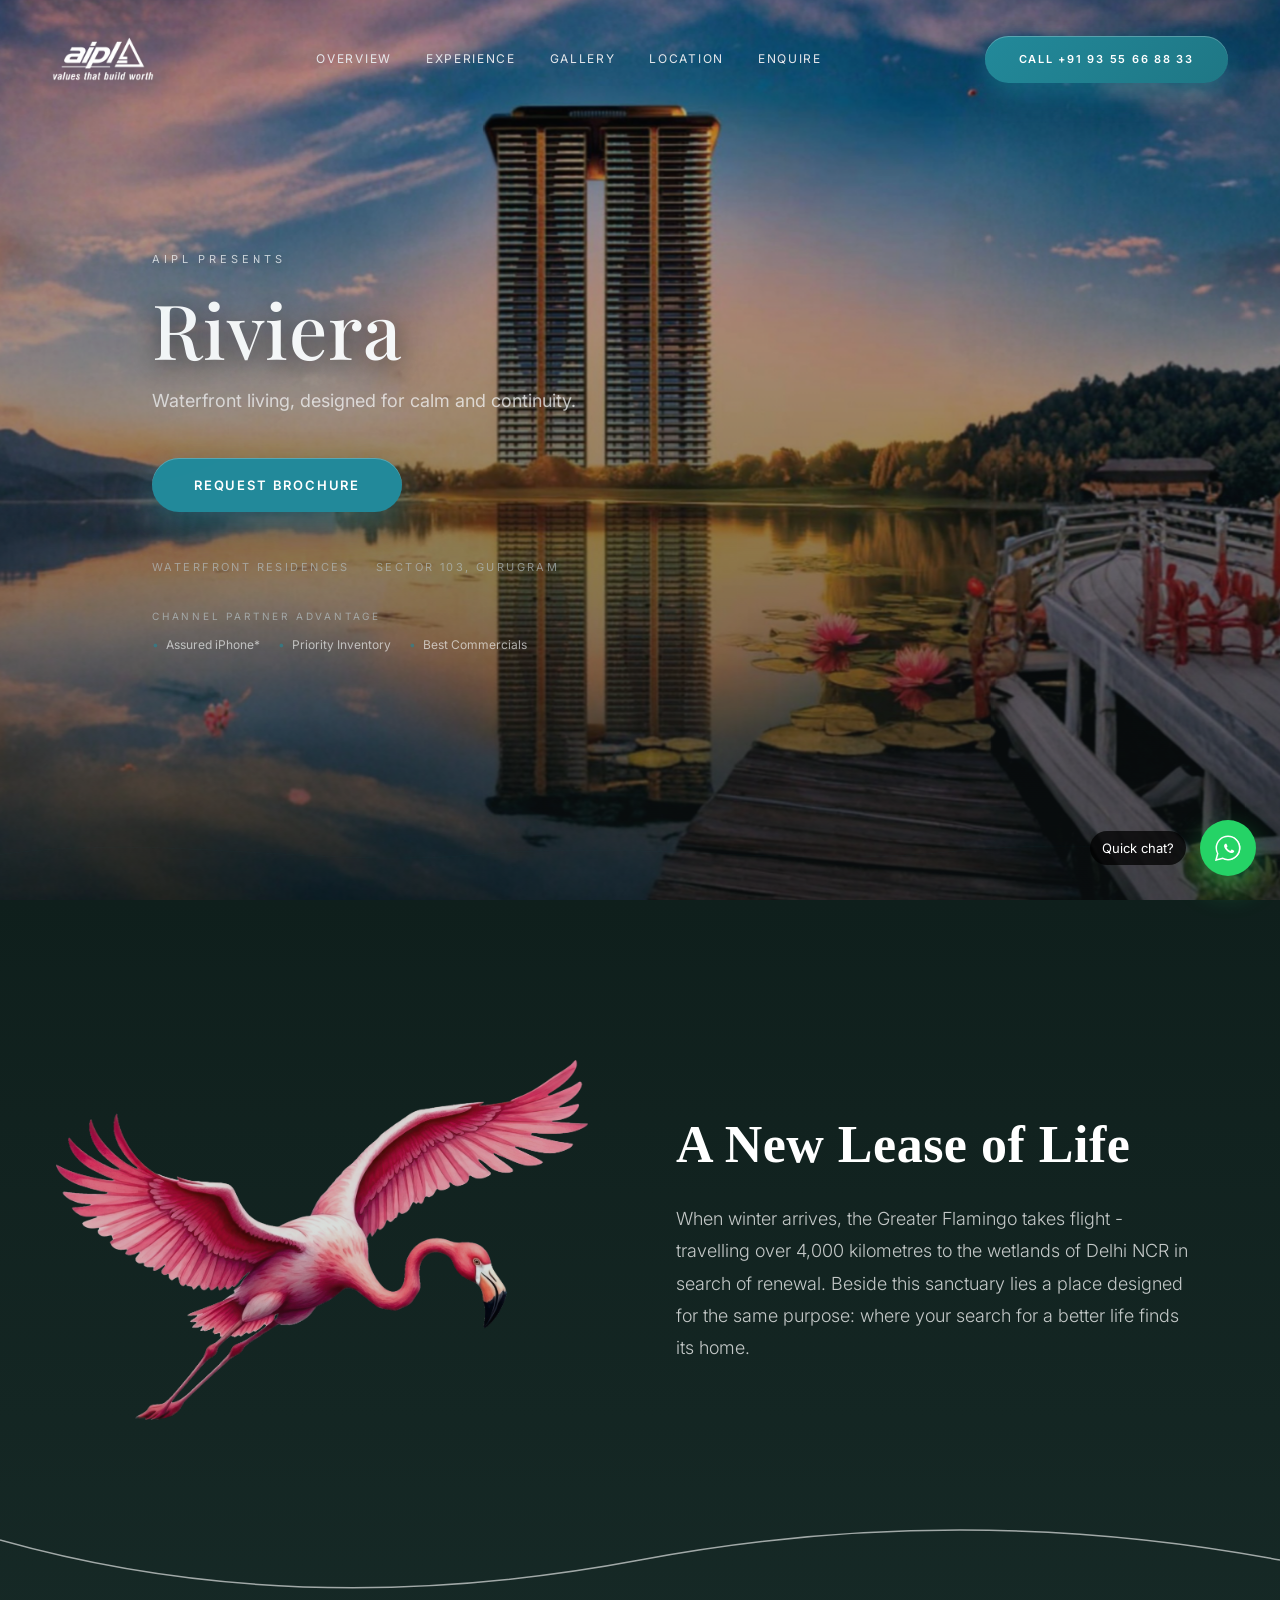
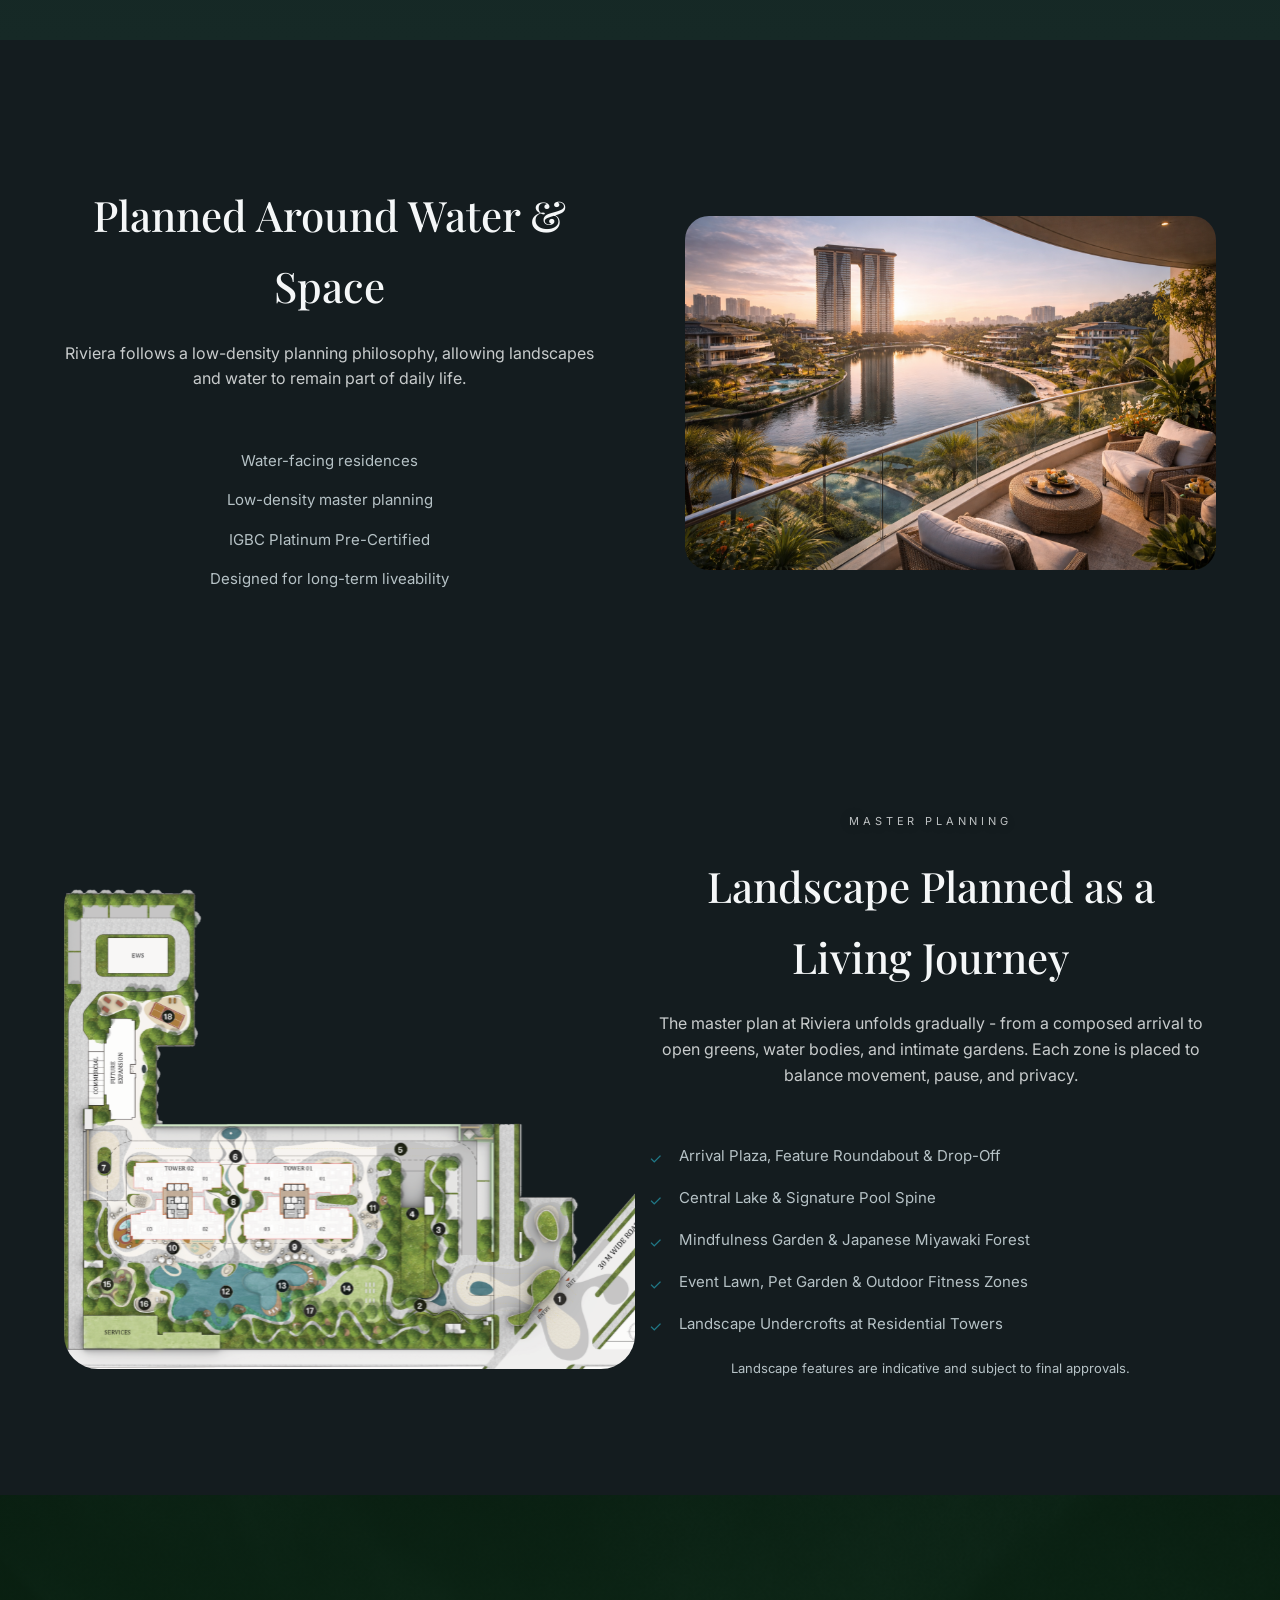
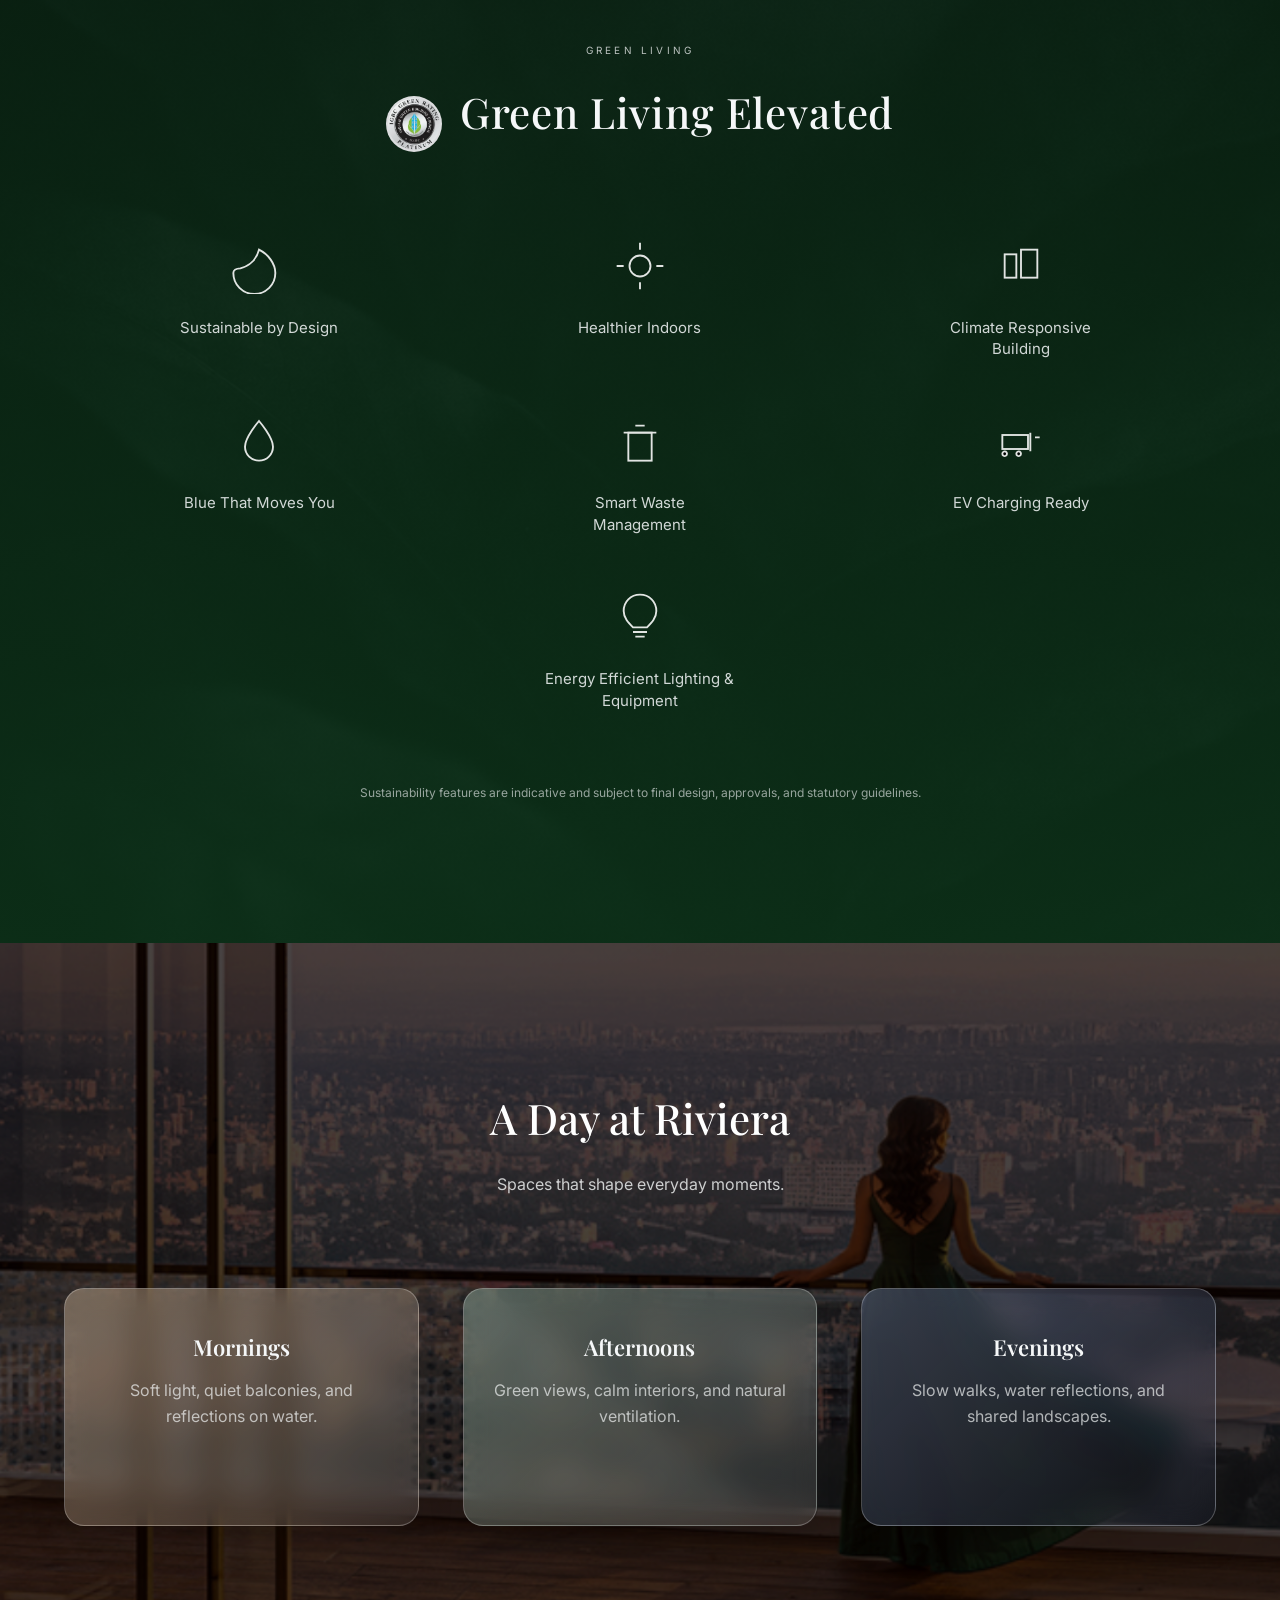
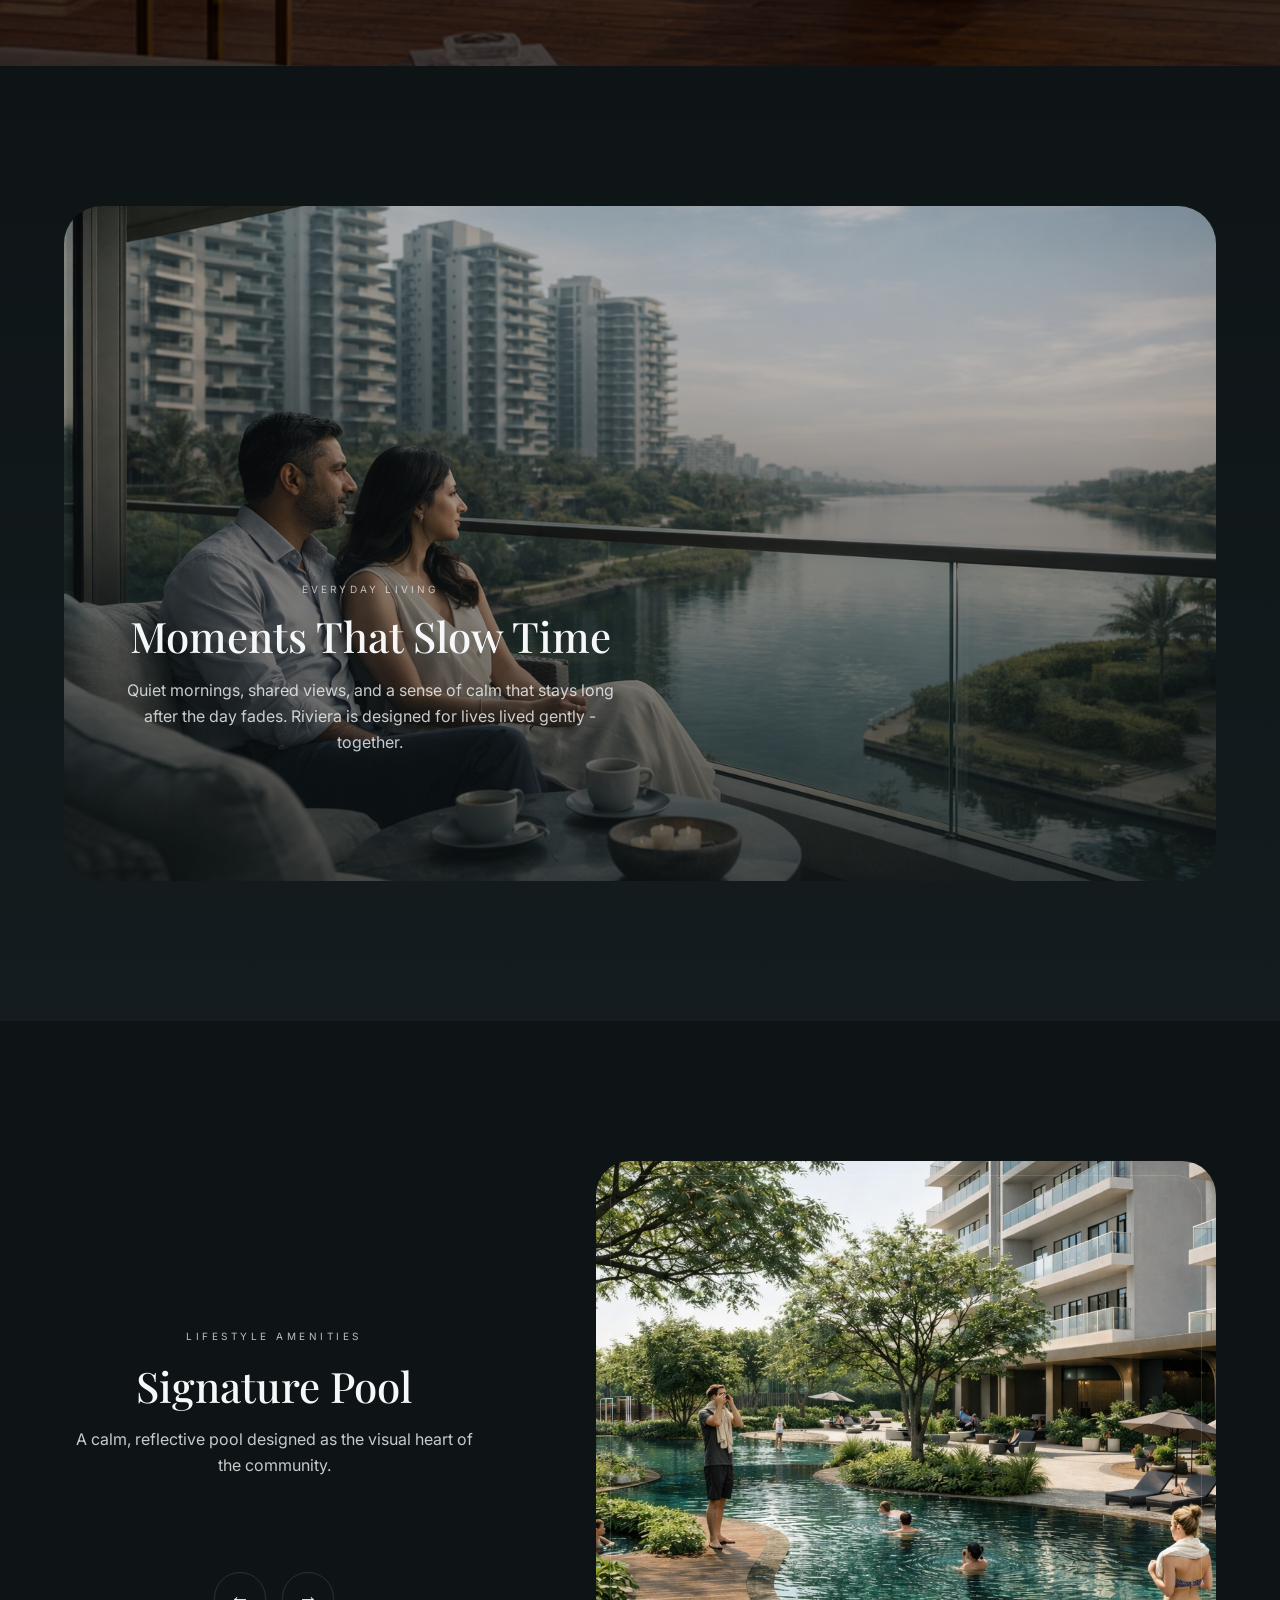
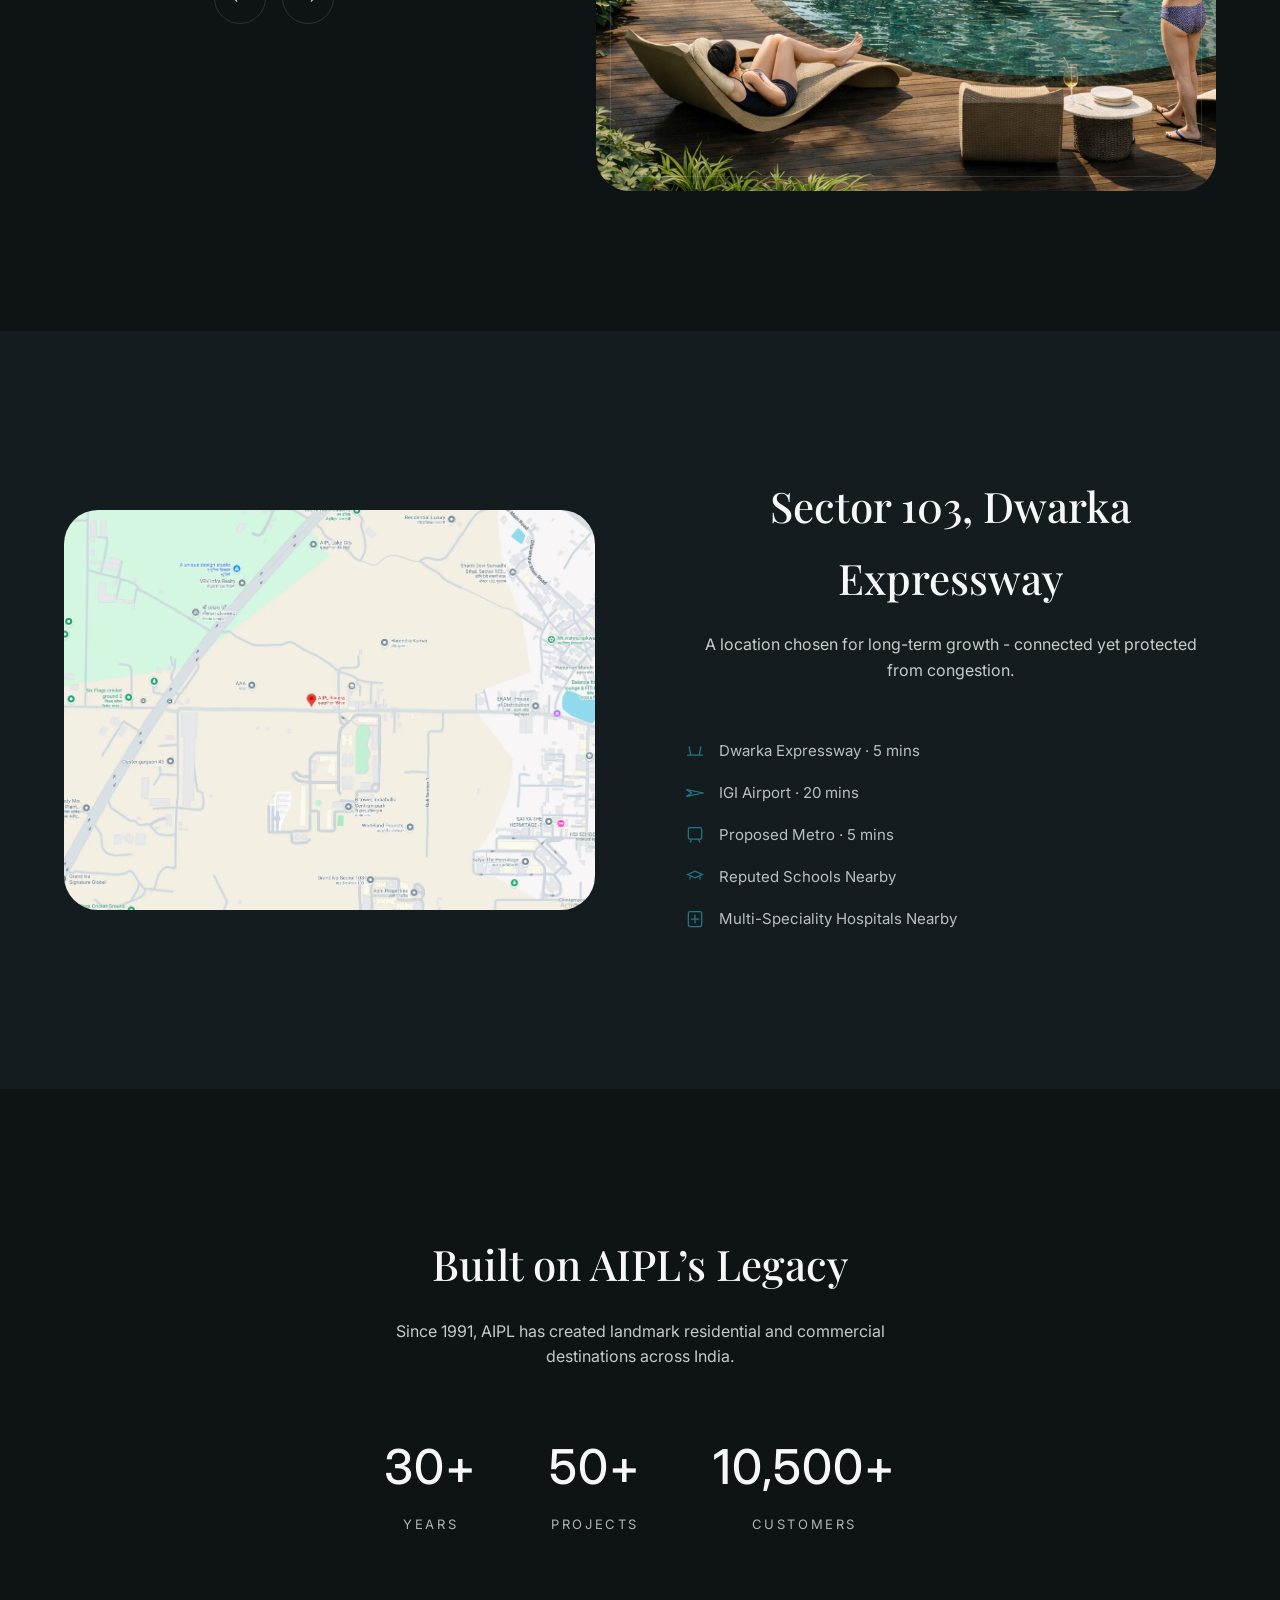
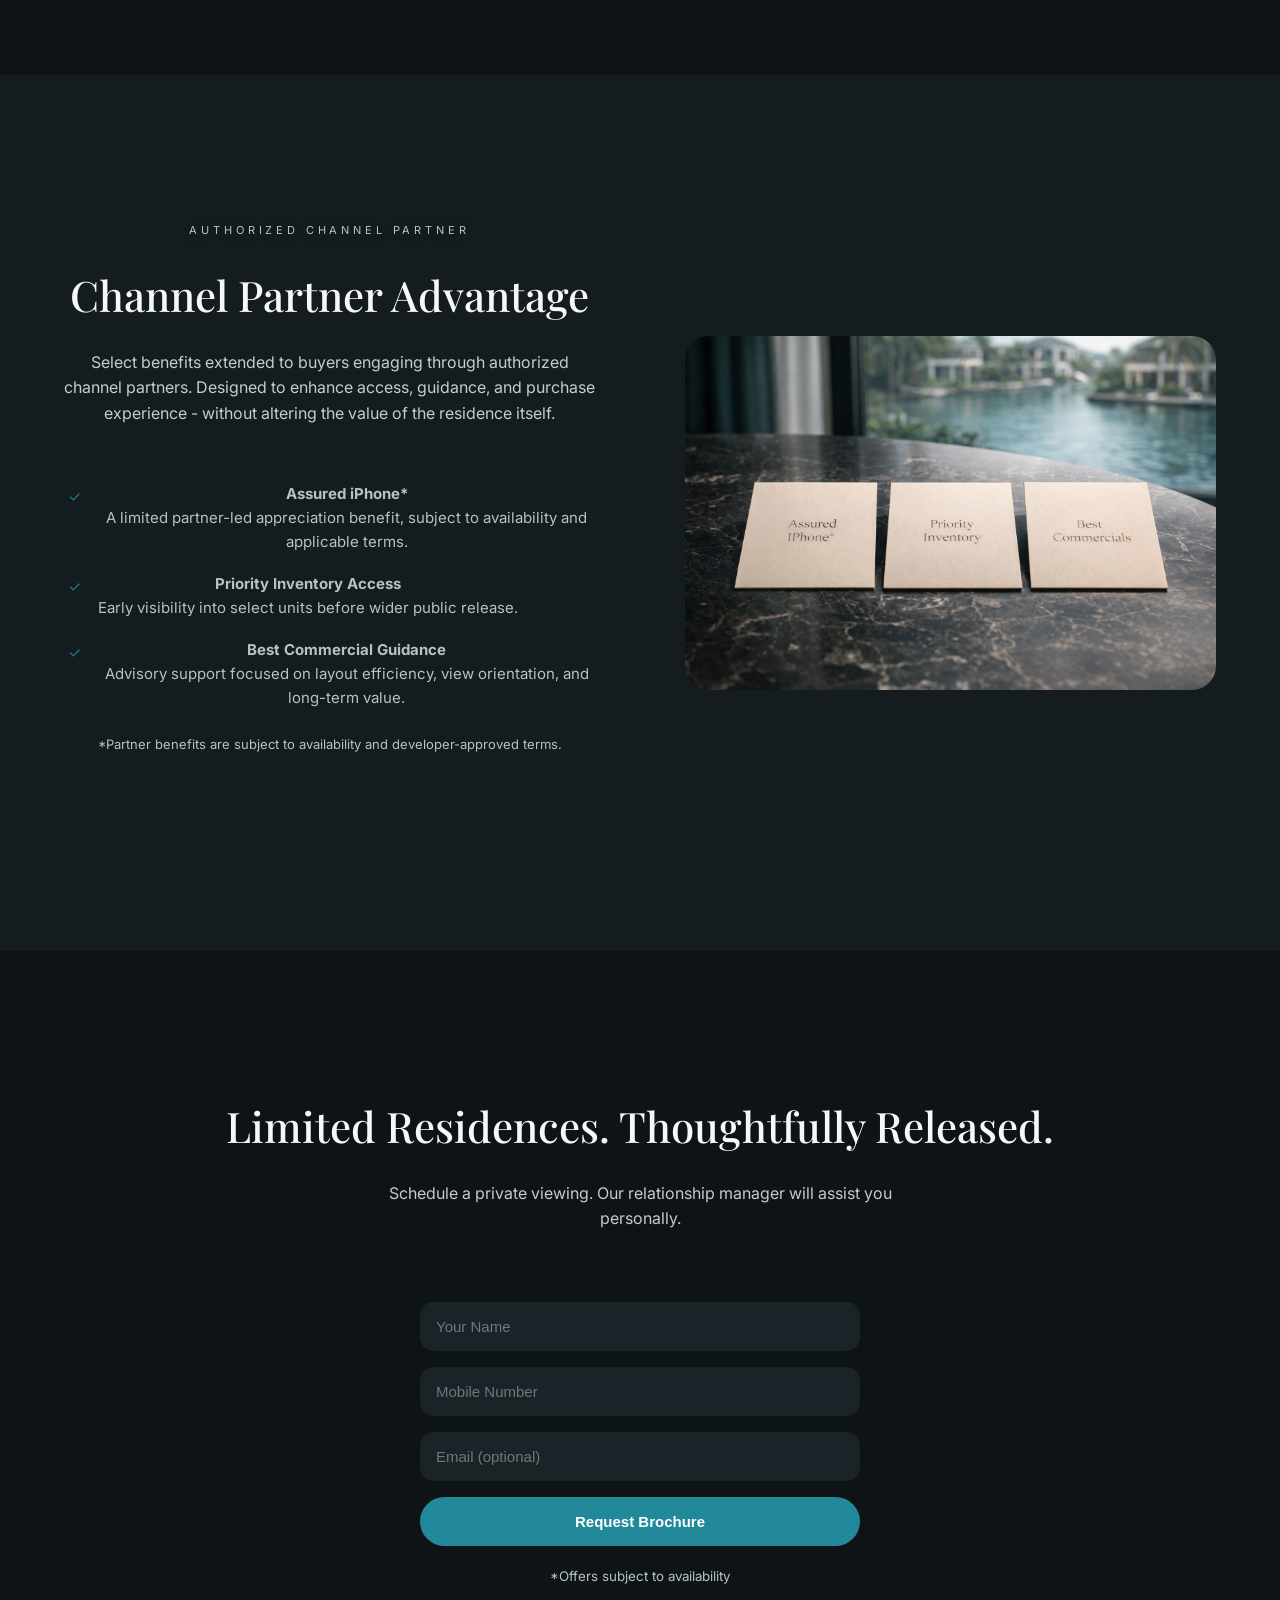
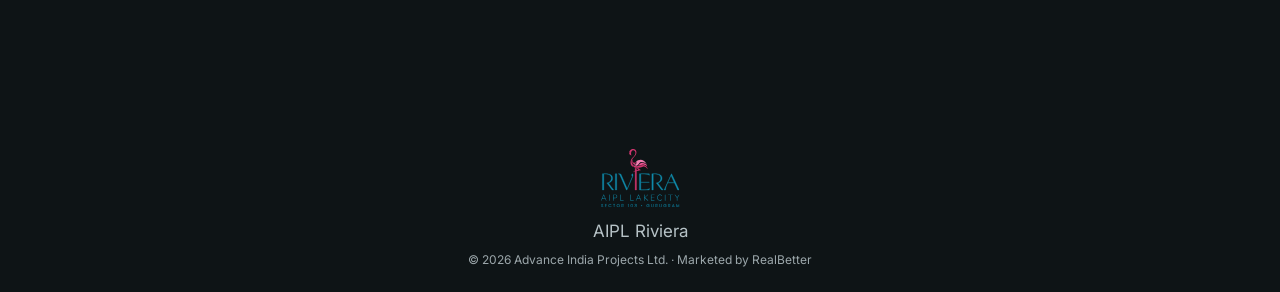
==== commit 8906399c: "AIPL addition" ====
--- a/aipl/index.html
+++ b/aipl/index.html
@@ -2338,14 +2338,17 @@
     </p>
 
     <div class="form-wrap">
-      <input placeholder="Your Name" required>
-      <input placeholder="Mobile Number" required>
-      <input placeholder="Email (optional)">
-      <button>Request Brochure</button>
-      <small style="color:var(--text-muted)">
-        *Offers subject to availability
-      </small>
-    </div>
+  <form id="enquiryForm">
+    <input name="name" placeholder="Your Name" required>
+    <input name="phone" placeholder="Mobile Number" required>
+    <input name="email" placeholder="Email (optional)">
+    <button type="submit">Request Brochure</button>
+    <small style="color:var(--text-muted)">
+      *Offers subject to availability
+    </small>
+  </form>
+</div>
+
   </div>
 </section>
 <footer class="site-footer">
@@ -2611,6 +2614,47 @@
   });
 })();
 </script>
+<script>
+(() => {
+  const form = document.getElementById("enquiryForm");
+
+  if (!form) return;
+
+  form.addEventListener("submit", async (e) => {
+    e.preventDefault();
+
+    const formData = new FormData(form);
+
+    const payload = {
+      name: formData.get("name"),
+      phone: formData.get("phone"),
+      email: formData.get("email"),
+      project: "AIPL Riviera Sector 103",
+      source: "Website Landing Page"
+    };
+
+    try {
+      const res = await fetch("https://YOUR_API_ENDPOINT_HERE", {
+        method: "POST",
+        headers: {
+          "Content-Type": "application/json"
+        },
+        body: JSON.stringify(payload)
+      });
+
+      if (!res.ok) throw new Error("Submission failed");
+
+      // Success UX
+      form.reset();
+      alert("Thank you! Our team will contact you shortly.");
+
+    } catch (err) {
+      console.error(err);
+      alert("Something went wrong. Please try again.");
+    }
+  });
+})();
+</script>
 
 </body>
 </html>
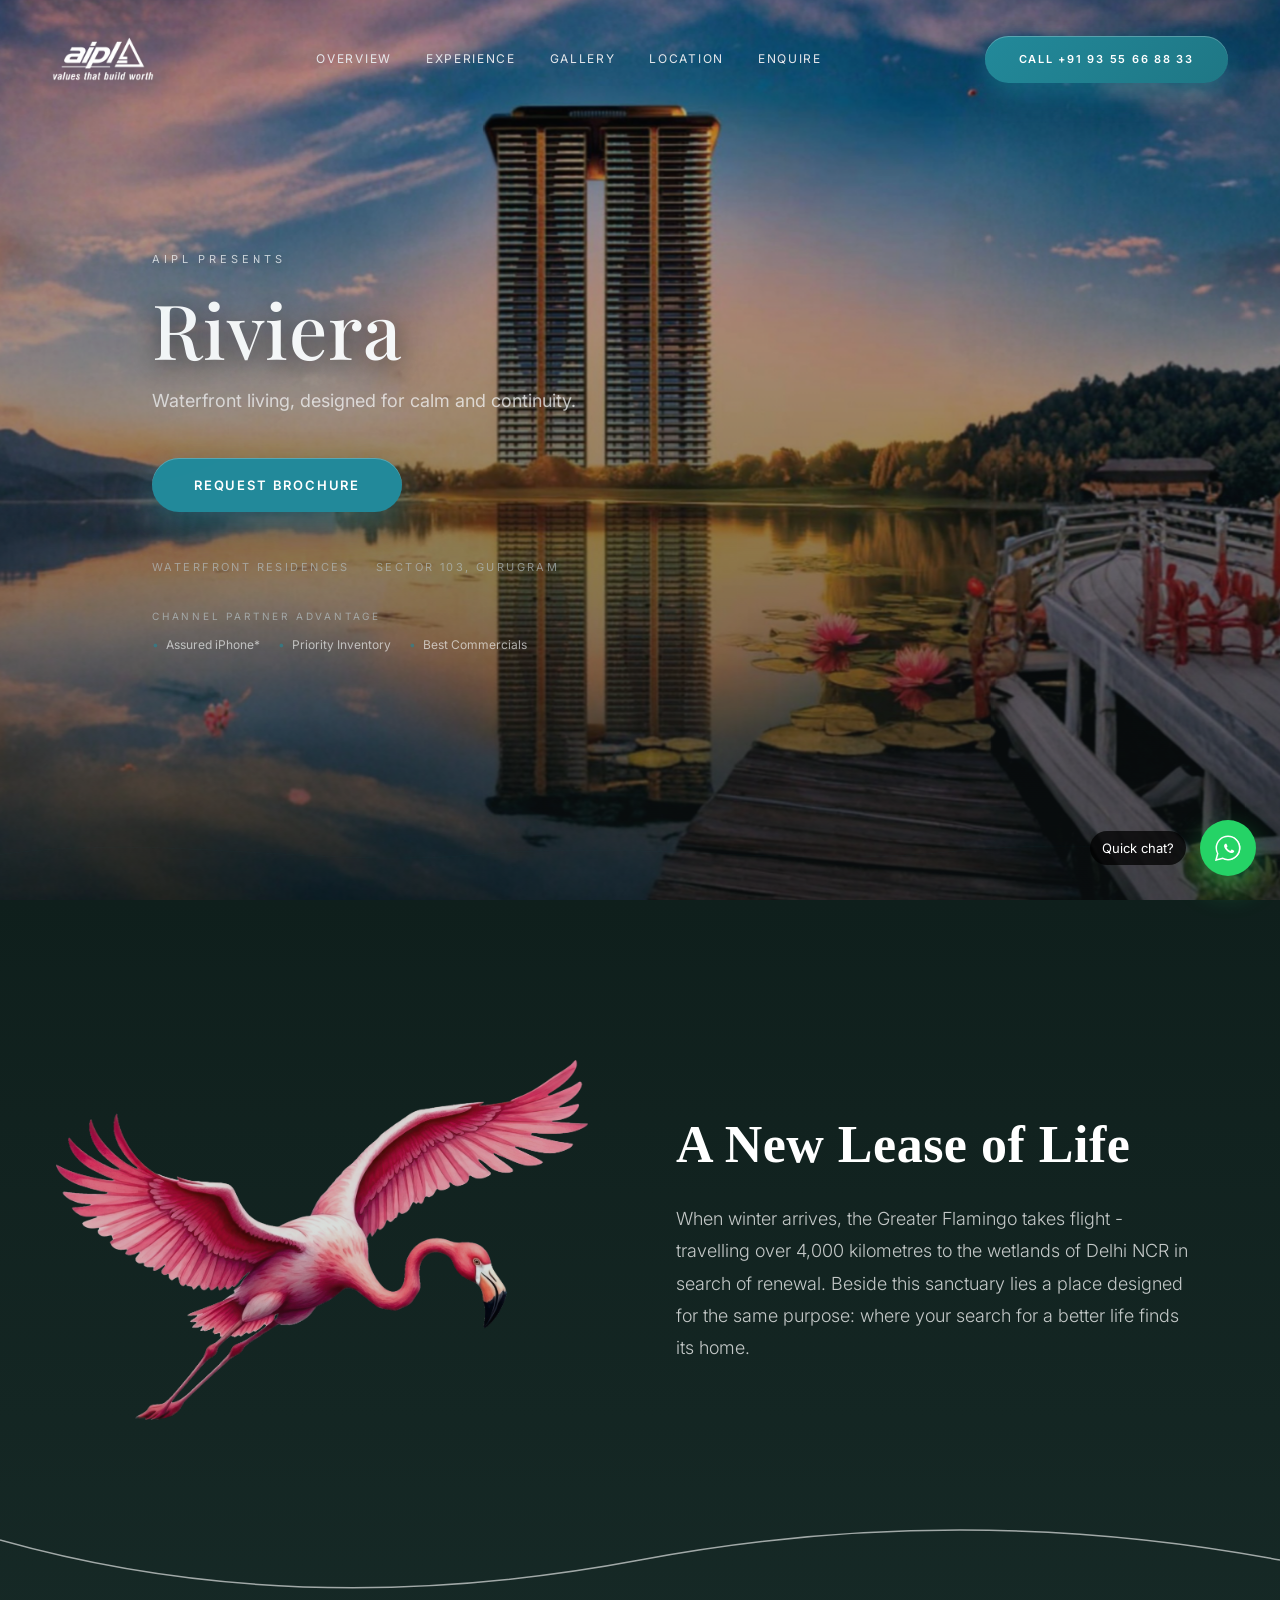
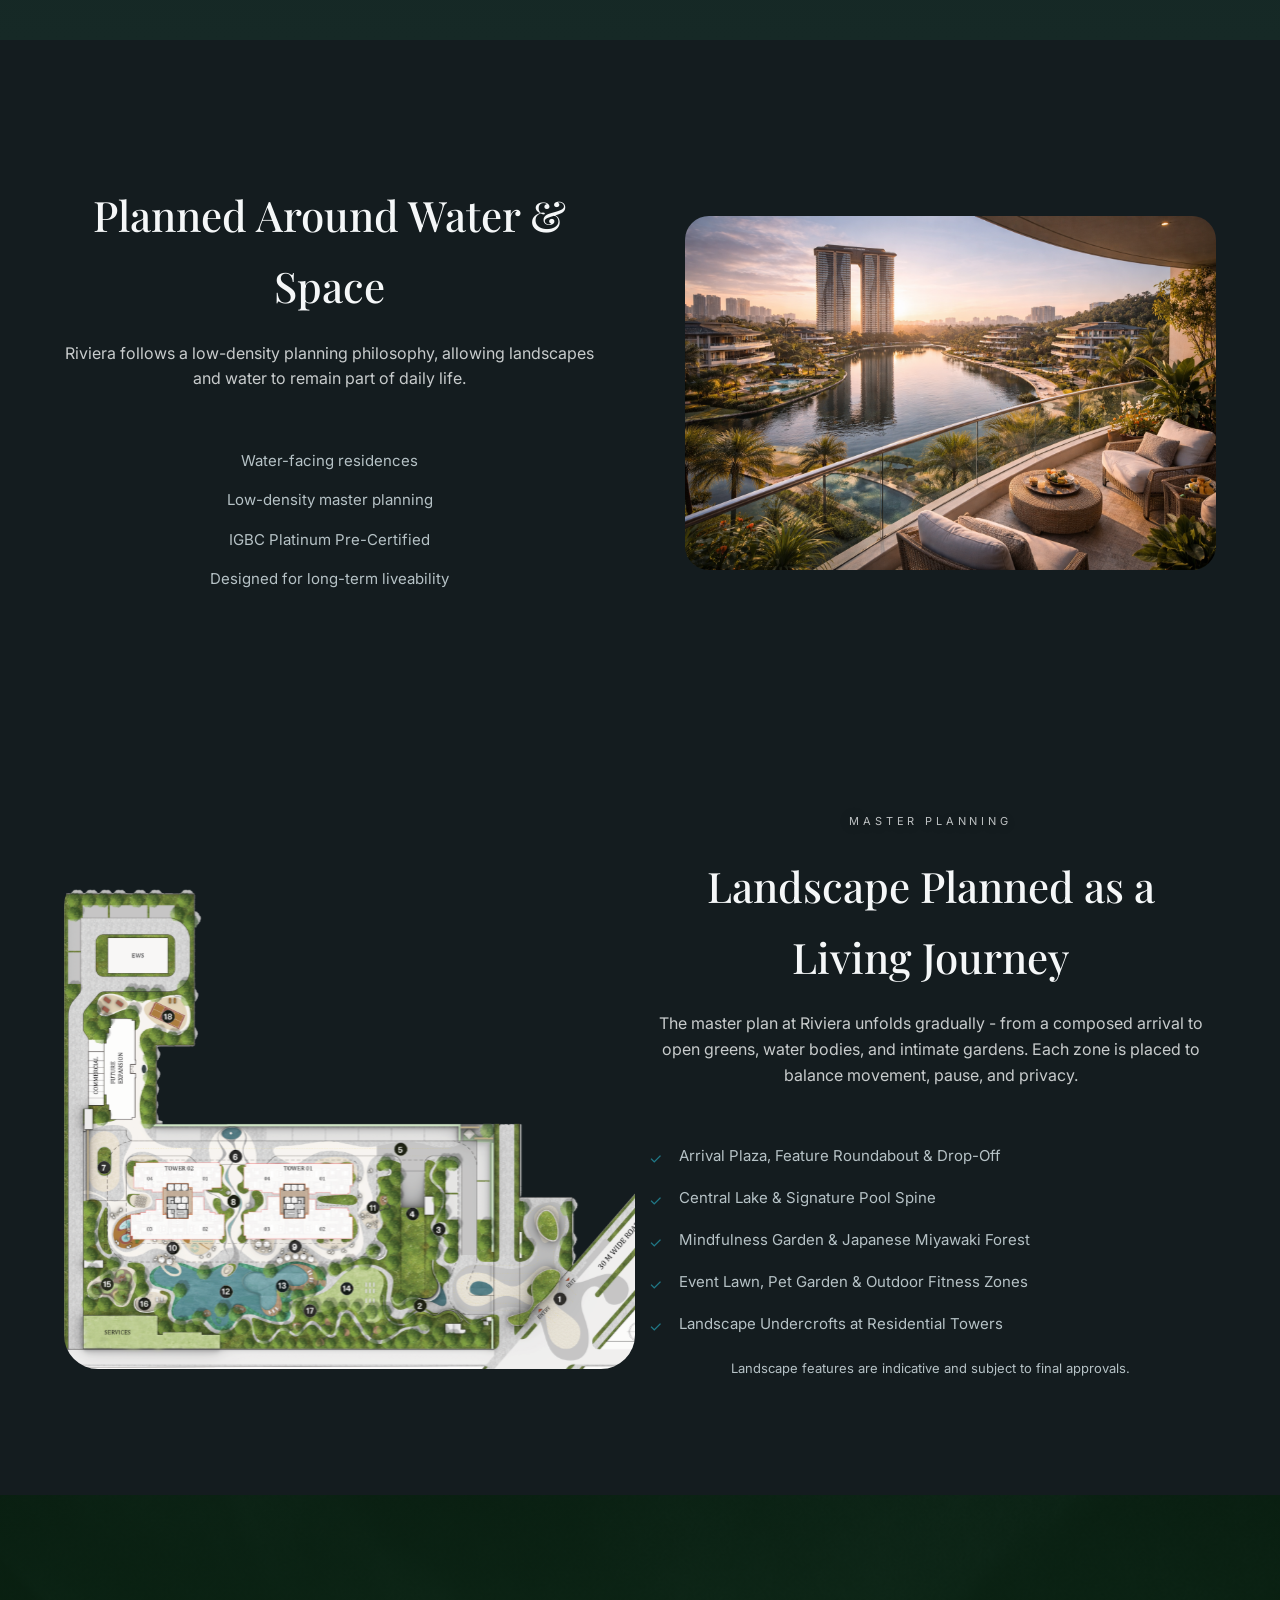
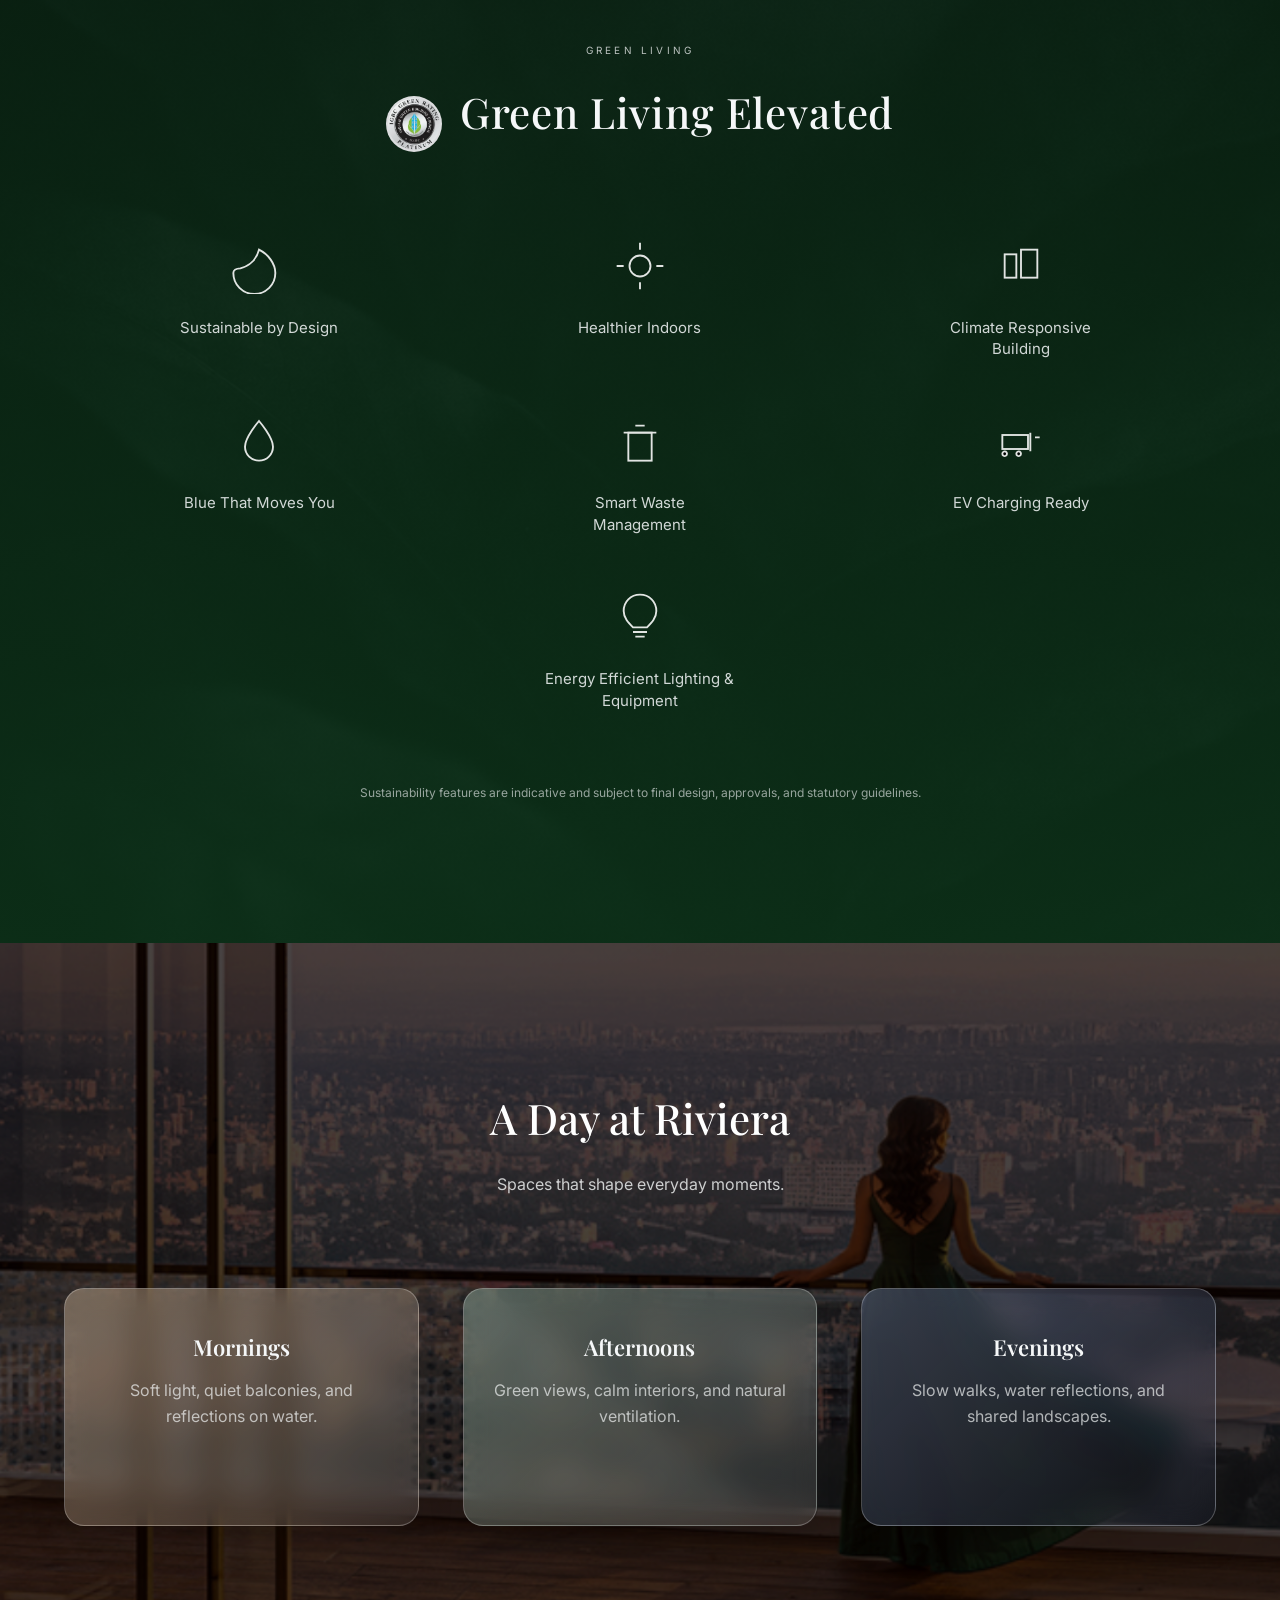
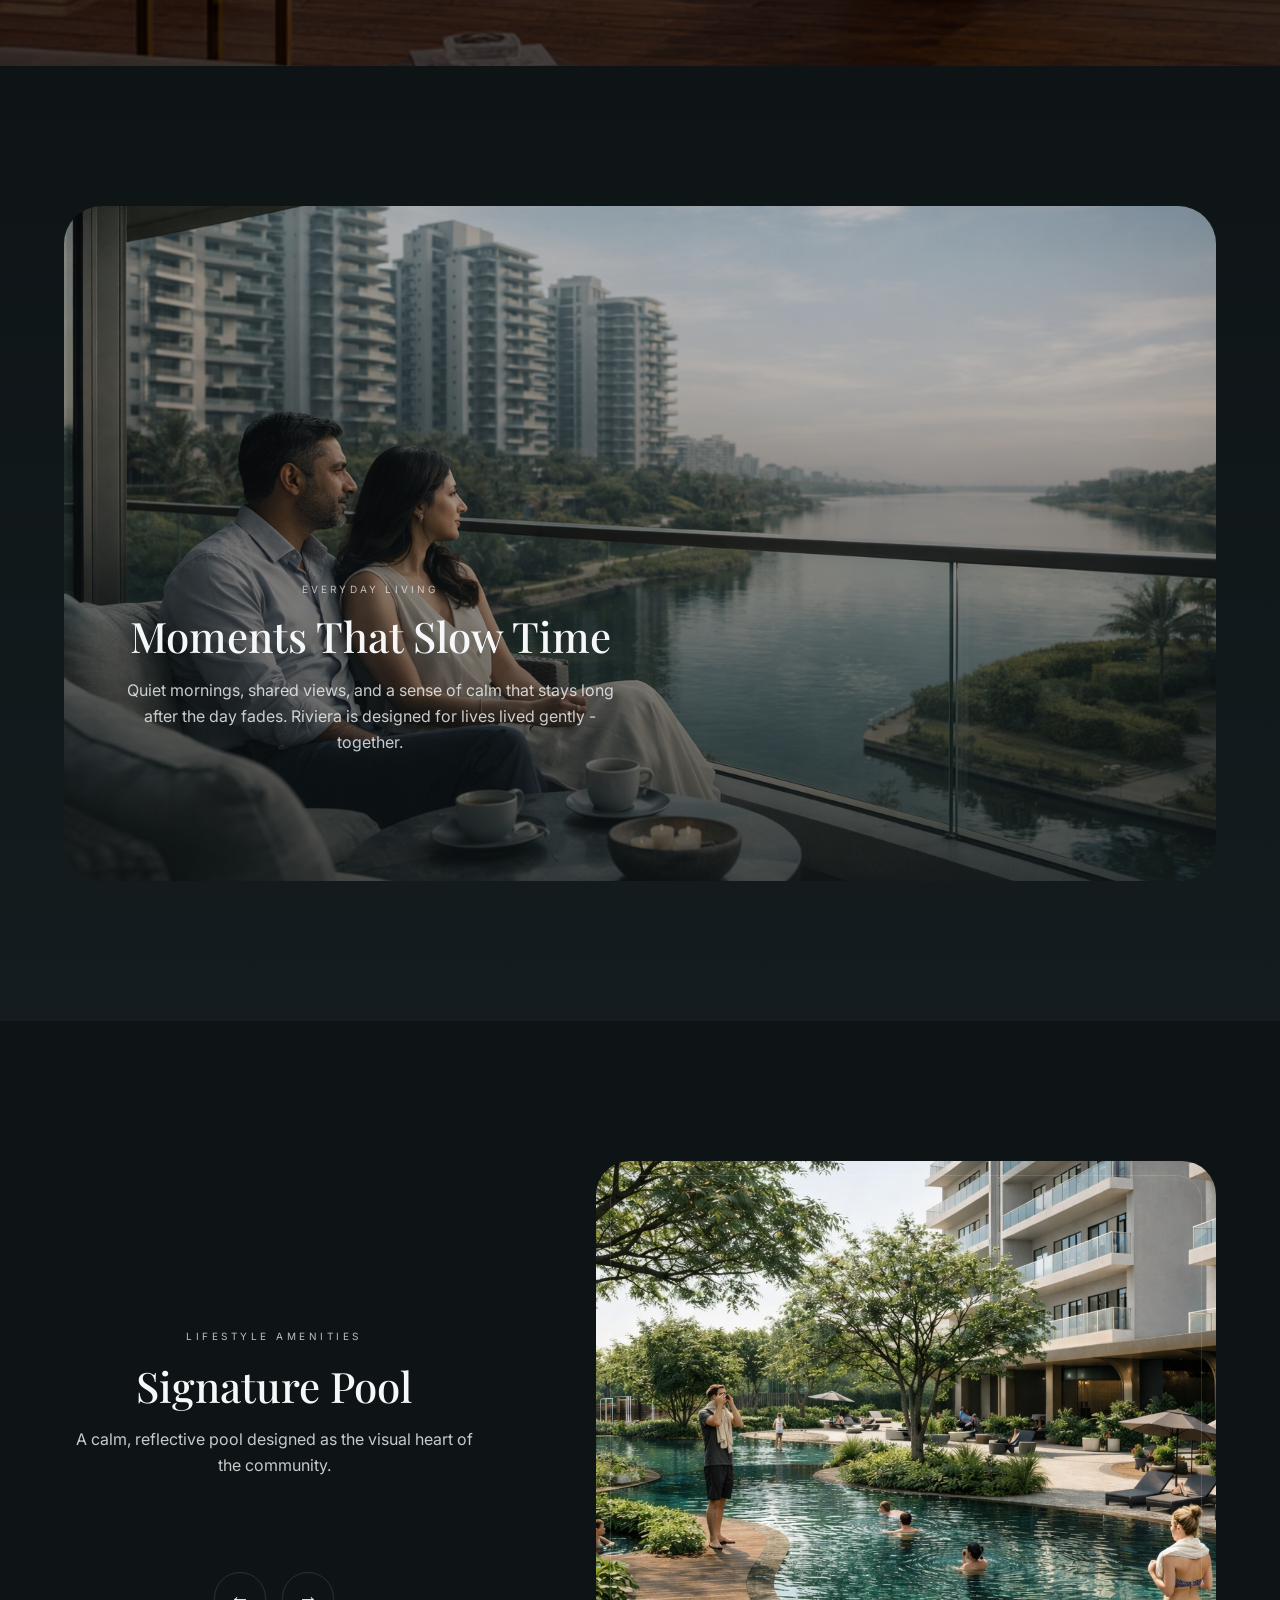
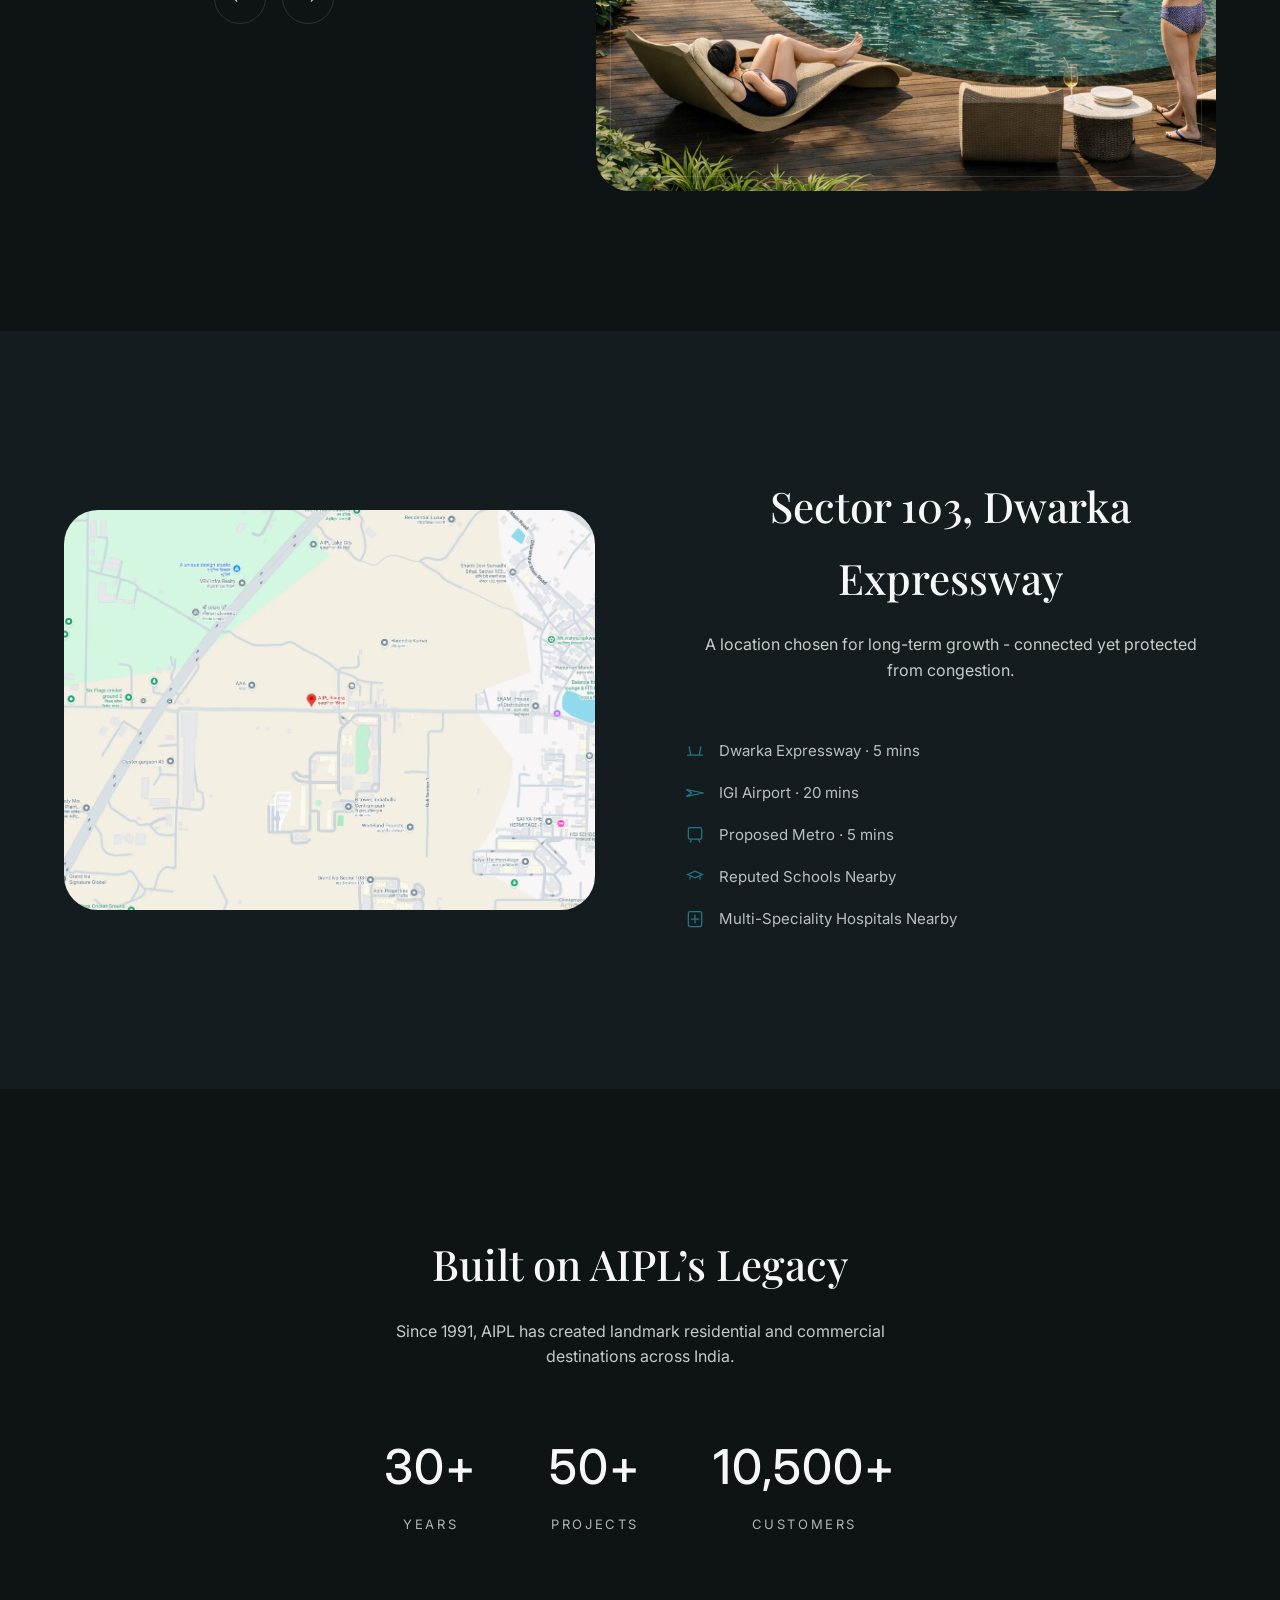
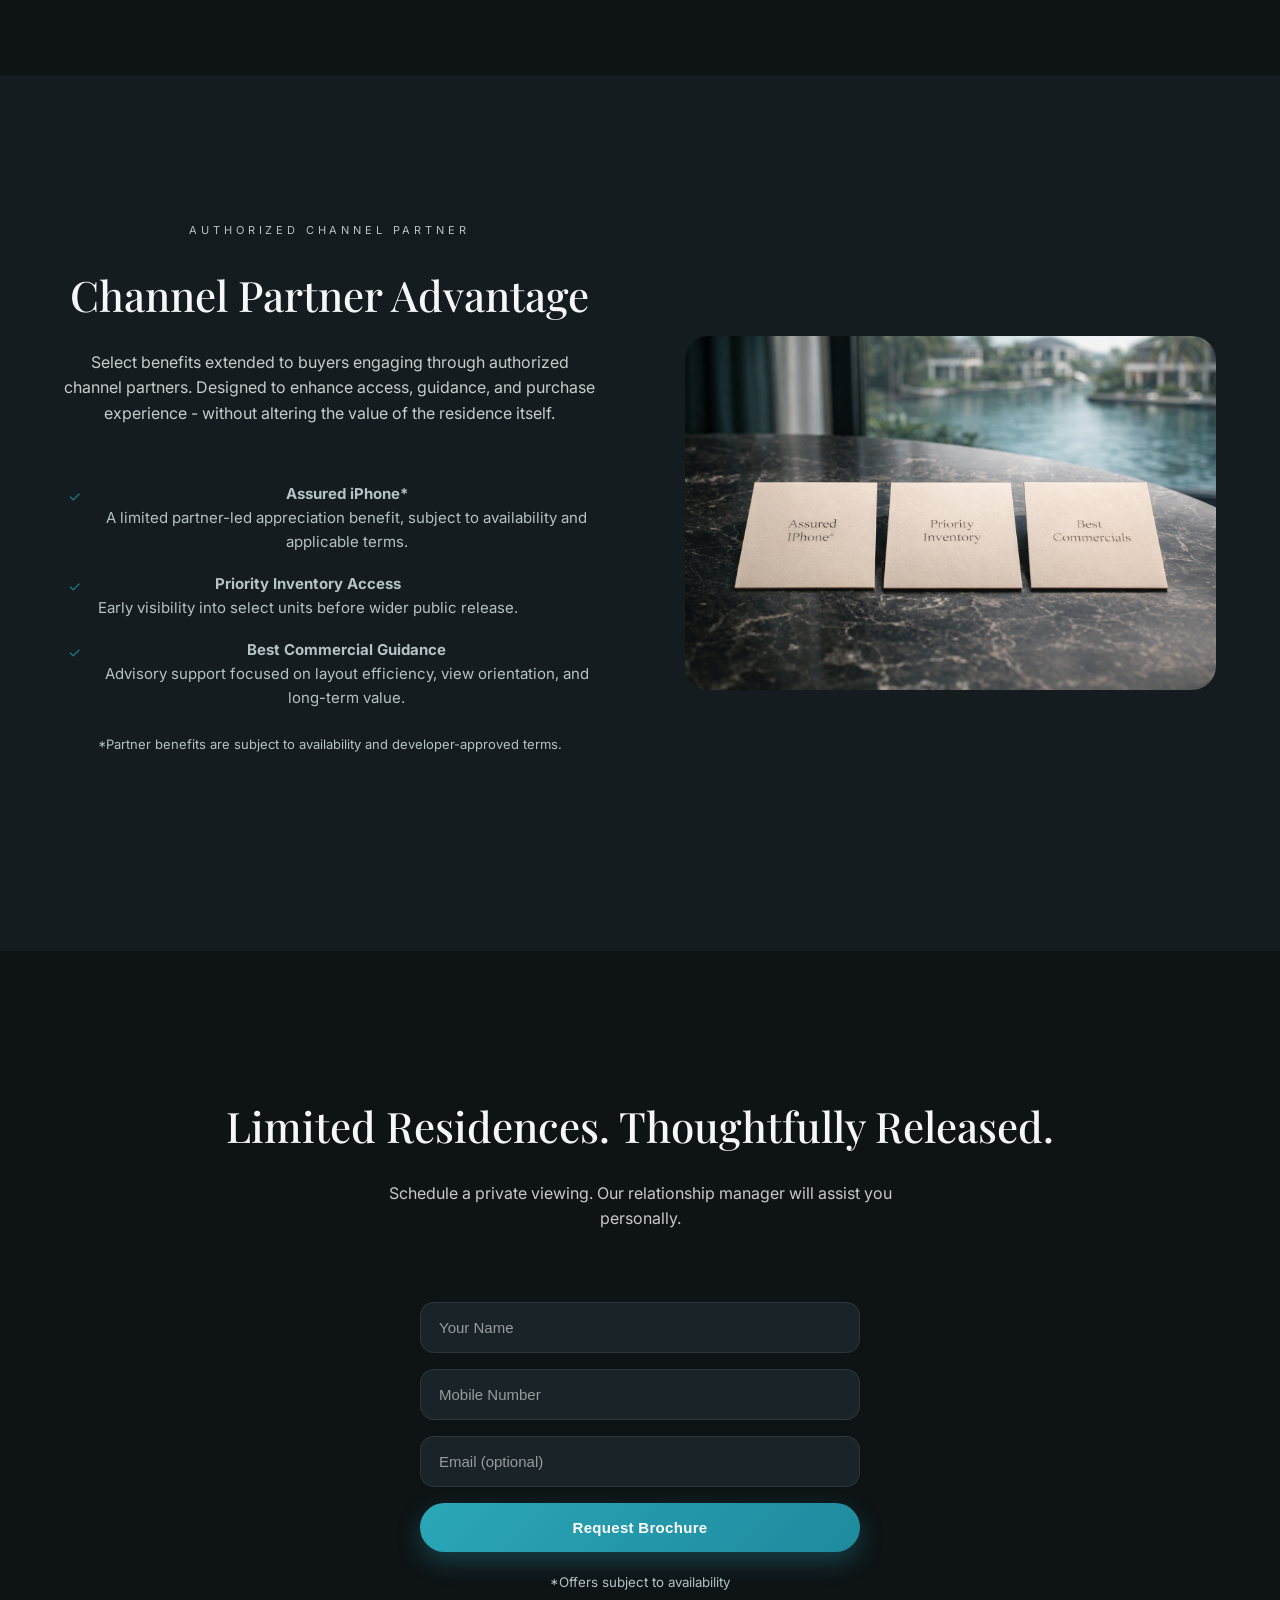
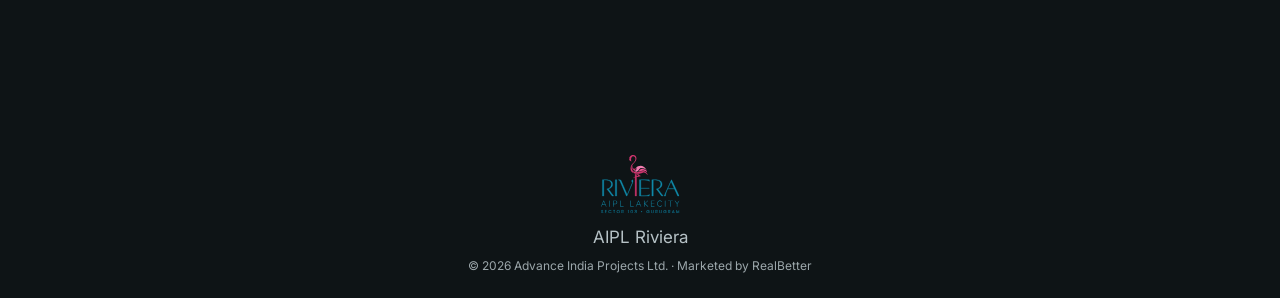
==== commit 9b3a08a8: "AIPL contact API added" ====
--- a/aipl/index.html
+++ b/aipl/index.html
@@ -1650,31 +1650,156 @@
 }
 
 /* =====================================================
-   FORM
+   FORM WRAP
 ===================================================== */
 .form-wrap{
-  max-width:440px;
-  margin:70px auto 0;
-}
+  max-width: 440px;
+  margin: 70px auto 0;
+  animation: fadeUp .6s ease;
+}
+
+/* =====================================================
+   INPUTS + BUTTON BASE
+===================================================== */
 .form-wrap input,
 .form-wrap button{
-  width:100%;
-  padding:16px;
-  margin-bottom:16px;
-  border-radius:14px;
-  border:none;
-  font-size:15px;
-}
+  width: 100%;
+  padding: 16px 18px;
+  margin-bottom: 16px;
+  border-radius: 14px;
+  border: none;
+  font-size: 15px;
+  outline: none;
+  transition: all .25s ease;
+}
+
+/* =====================================================
+   INPUT FIELDS
+===================================================== */
 .form-wrap input{
-  background:var(--surface);
-  color:#fff;
-}
+  background: var(--surface);
+  color: #fff;
+  border: 1px solid rgba(255,255,255,.08);
+}
+
+/* Placeholder */
+.form-wrap input::placeholder{
+  color: rgba(255,255,255,.55);
+}
+
+/* Hover */
+.form-wrap input:hover{
+  border-color: rgba(255,255,255,.25);
+}
+
+/* Focus glow */
+.form-wrap input:focus{
+  border-color: var(--aipl-teal);
+  box-shadow: 0 0 0 3px rgba(34,137,154,.25);
+  transform: translateY(-1px);
+}
+
+/* Chrome autofill fix */
+input:-webkit-autofill{
+  -webkit-box-shadow: 0 0 0 1000px var(--surface) inset;
+  -webkit-text-fill-color: #fff;
+}
+
+/* =====================================================
+   BUTTON
+===================================================== */
 .form-wrap button{
-  background:var(--aipl-teal);
-  color:#fff;
-  font-weight:600;
-  border-radius:999px;
-}
+  background: linear-gradient(
+    135deg,
+    #2aa7b8,
+    #1f8a9e
+  );
+  color: #fff;
+  font-weight: 600;
+  border-radius: 999px;
+  cursor: pointer;
+  letter-spacing: .3px;
+
+  box-shadow: 0 10px 22px rgba(34,137,154,.35);
+  transform: translateY(0);
+}
+
+/* Hover lift */
+.form-wrap button:hover{
+  transform: translateY(-2px);
+  box-shadow: 0 18px 34px rgba(34,137,154,.45);
+}
+
+/* Click press */
+.form-wrap button:active{
+  transform: translateY(1px) scale(.98);
+  box-shadow: 0 6px 14px rgba(34,137,154,.35);
+}
+
+/* Disabled / loading */
+.form-wrap button:disabled{
+  opacity: .65;
+  cursor: not-allowed;
+  transform: none;
+  box-shadow: none;
+}
+
+/* =====================================================
+   MOBILE OPTIMIZATION
+===================================================== */
+@media (max-width: 480px){
+  .form-wrap{
+    margin-top: 40px;
+  }
+
+  .form-wrap input,
+  .form-wrap button{
+    padding: 15px;
+    font-size: 14px;
+  }
+}
+
+/* =====================================================
+   ENTRANCE ANIMATION
+===================================================== */
+@keyframes fadeUp{
+  from{
+    opacity:0;
+    transform:translateY(15px);
+  }
+  to{
+    opacity:1;
+    transform:translateY(0);
+  }
+}
+
+/* =====================================================
+   SMOOTH FONT RENDERING (GLOBAL)
+===================================================== */
+body{
+  -webkit-font-smoothing: antialiased;
+  -moz-osx-font-smoothing: grayscale;
+}
+
+
+/* ==========================
+   AUTOFILL FIX (ADD ONLY)
+========================== */
+.form-wrap input:-webkit-autofill,
+.form-wrap input:-webkit-autofill:hover,
+.form-wrap input:-webkit-autofill:focus,
+.form-wrap input:-webkit-autofill:active{
+  -webkit-box-shadow: 0 0 0 1000px var(--surface) inset !important;
+  box-shadow: 0 0 0 1000px var(--surface) inset !important;
+
+  -webkit-text-fill-color: #fff !important;
+  caret-color: #fff !important;
+
+  border: 1px solid rgba(255,255,255,.08) !important;
+
+  transition: background-color 9999s ease-in-out 0s;
+}
+
 
 /* =====================================================
    FOOTER
@@ -1781,6 +1906,71 @@
 }
 
 
+/* SUCCESS POPUP */
+
+.form-success{
+  position:fixed;
+  inset:0;
+  background:rgba(0,0,0,.55);
+  display:flex;
+  align-items:center;
+  justify-content:center;
+  opacity:0;
+  pointer-events:none;
+  transition:.35s;
+  z-index:99999;
+}
+
+.form-success.show{
+  opacity:1;
+  pointer-events:auto;
+}
+
+.form-success-box{
+  background:#0E1416;
+  padding:40px;
+  border-radius:24px;
+  text-align:center;
+  max-width:360px;
+}
+
+/* Tick icon */
+
+.success-icon{
+  width:70px;
+  margin:16px auto;
+}
+
+.success-icon svg{
+  width:70px;
+  height:70px;
+  stroke:var(--aipl-teal);
+  stroke-width:3;
+  stroke-linecap:round;
+  stroke-linejoin:round;
+}
+
+/* Circle draw */
+.success-icon circle{
+  stroke-dasharray:157;
+  stroke-dashoffset:157;
+  animation:drawCircle .6s ease-out forwards;
+}
+
+/* Tick draw */
+.success-icon path{
+  stroke-dasharray:48;
+  stroke-dashoffset:48;
+  animation:drawTick .4s .6s ease-out forwards;
+}
+
+@keyframes drawCircle{
+  to{stroke-dashoffset:0;}
+}
+
+@keyframes drawTick{
+  to{stroke-dashoffset:0;}
+}
 
 
 </style>
@@ -2617,11 +2807,17 @@
 <script>
 (() => {
   const form = document.getElementById("enquiryForm");
-
   if (!form) return;
+
+  const btn = form.querySelector("button");
+  const originalText = btn.innerText;
 
   form.addEventListener("submit", async (e) => {
     e.preventDefault();
+
+    // SHOW SUBMITTING STATE
+    btn.innerText = "Submitting...";
+    btn.disabled = true;
 
     const formData = new FormData(form);
 
@@ -2630,31 +2826,58 @@
       phone: formData.get("phone"),
       email: formData.get("email"),
       project: "AIPL Riviera Sector 103",
-      source: "Website Landing Page"
+      source: "AIPL Website Landing Page"
     };
 
     try {
-      const res = await fetch("https://YOUR_API_ENDPOINT_HERE", {
+      const res = await fetch("https://www.abhrabanerjee.com/api/rb_aipl", {
         method: "POST",
-        headers: {
-          "Content-Type": "application/json"
-        },
+        headers: { "Content-Type": "application/json" },
         body: JSON.stringify(payload)
       });
 
-      if (!res.ok) throw new Error("Submission failed");
-
-      // Success UX
+      if (!res.ok) throw new Error();
+
+      // SUCCESS
       form.reset();
-      alert("Thank you! Our team will contact you shortly.");
+      document.getElementById("formSuccess").classList.add("show");
+
+      setTimeout(()=>{
+        document.getElementById("formSuccess").classList.remove("show");
+
+        // RESET BUTTON
+        btn.innerText = originalText;
+        btn.disabled = false;
+      },4000);
 
     } catch (err) {
-      console.error(err);
       alert("Something went wrong. Please try again.");
+
+      btn.innerText = originalText;
+      btn.disabled = false;
     }
   });
 })();
 </script>
 
+<!-- SUCCESS POPUP -->
+<div id="formSuccess" class="form-success">
+  <div class="form-success-box">
+
+    <h3>Thank You</h3>
+
+    <!-- Tick SVG -->
+    <div class="success-icon">
+      <svg viewBox="0 0 52 52">
+        <circle cx="26" cy="26" r="25" fill="none"/>
+        <path fill="none" d="M14 27l7 7 16-16"/>
+      </svg>
+    </div>
+
+    <p>Our team will contact you shortly.</p>
+
+  </div>
+</div>
+
 </body>
 </html>
